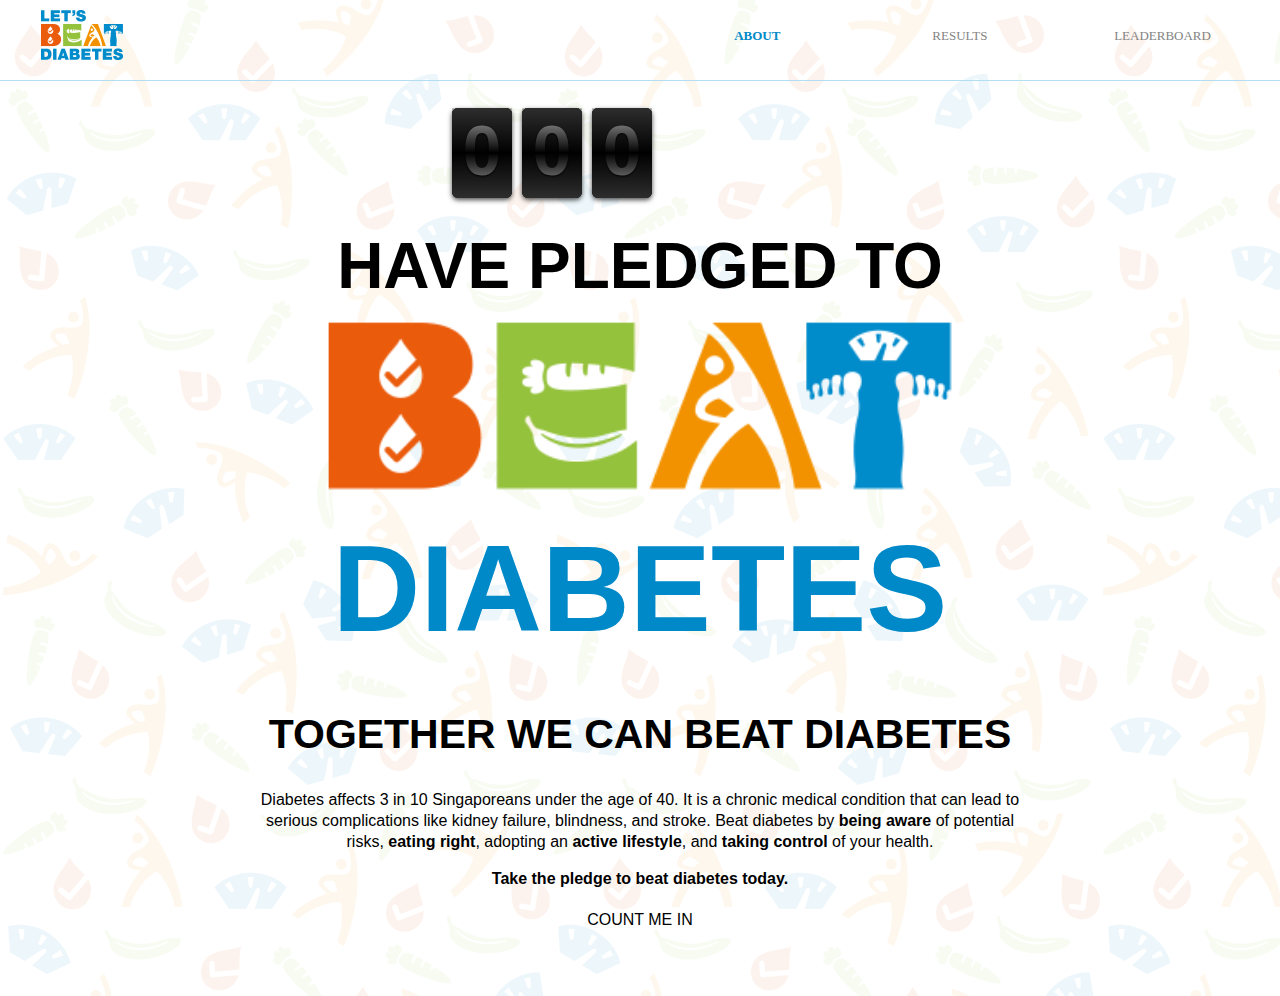
==== front_end/facebook_app/index.html @ 8d13132c "Merge remote-tracking branch 'origin/master'" ====
<!DOCTYPE html>
<html>
<head>

<meta name="viewport" content="width=device-width, initial-scale=1" />
<meta http-equiv="Content-Type" content="text/html; charset=utf-8" />
<title>Facebook App</title>

<link rel="stylesheet"
	href="js/jqueryMobile/jquery.mobile-1.4.5.min.css" />
<link rel="stylesheet" href="css/flipclock.css">

<script src="js/url.js"></script>
<script src="js/jquery-1.12.0.min.js"></script>
<script src="js/jqueryMobile/jquery.mobile-1.4.5.min.js"></script>
<script src="js/flipclock.min.js"></script>
<script src="js/main.js"></script>
<script src="js/facebook.js"></script>

<style>
body {
	background-image: url("images/BG_img.png");
}
</style>
</head>
<body>
	<div data-role="page" data-theme="c">
		<div data-role="header" data-tap-toggle="false">
			<div
				style="width: 100%; height: auto; float: left; border-bottom: 1px solid #b3ddf3;">
				<div style="width: 50%; height: 80px; float: left;">
					<div style="width: 100%; height: auto; float: left;">
						<div style="width: 5%; height: 1px; float: left;"></div>

						<div style="width: 95%; height: 1px; float: left;">
							<img src="images/logo.png">
						</div>

					</div>
				</div>
				<div style="width: 50%; height: 80px; float: left;">
					<div
						style="width: 100%; height: auto; float: left; position: relative; top: 25px;">
						<div style="width: 5%; height: 1px; float: left;"></div>
						<div
							style="width: 26.66%; height: auto; float: left; font-family: HelveticaNeue; text-align: center;">
							<a href=""
								style="text-decoration: none; color: #008ac8; font-weight: bold; font-size: 13px;">ABOUT</a>
						</div>
						<div style="width: 5%; height: 1px; float: left;"></div>
						<div
							style="width: 26.66%; height: auto; float: left; font-family: HelveticaNeue; text-align: center;">
							<a href=""
								style="text-decoration: none; color: #848484; font-size: 13px;">RESULTS</a>
						</div>
						<div style="width: 5%; height: 1px; float: left;"></div>
						<div
							style="width: 26.66%; height: auto; float: left; font-family: HelveticaNeue; text-align: center;">
							<a href=""
								style="text-decoration: none; color: #848484; font-size: 13px;">LEADERBOARD</a>
						</div>
						<div style="width: 5%; height: 1px; float: left;"></div>
					</div>
				</div>

			</div>

		</div>


		<div data-role="main">
			<div style="width: 100%; height: auto; float: left;">

				<div
					style="width: 60%; height: auto; float: left; text-align: center; padding: 0% 20%;">
					<div style="width: 100%; height: auto; float: left;">

						<div
							style="width: 56%; height: auto; float: left; text-align: center; padding: 0% 22%;">
							<div class="clock" style="margin: 2em;"></div>
						</div>


					</div>
				</div>

			</div>

			<div style="width: 100%; height: auto; float: left;">
				<div style="width: 20%; height: 1px; float: left;"></div>
				<div
					style="width: 60%; height: auto; float: left; text-align: center;">
					<span style="width: 100%; font-size: 5.0vw; font-family: inherit;"><strong>HAVE
							PLEDGED TO</strong></span>
				</div>
				<div style="width: 20%; height: 1px; float: left;"></div>
			</div>

			<div style="width: 100%; height: auto; float: left;">
				<div style="width: 20%; height: 1px; float: left;"></div>
				<div
					style="width: 60%; height: auto; float: left; text-align: center;">
					<img style="width: 85%;" src="images/beat.png">
				</div>
				<div style="width: 20%; height: 1px; float: left;"></div>
			</div>

			<div style="width: 100%; height: auto; float: left;">
				<div style="width: 20%; height: 1px; float: left;"></div>
				<div
					style="width: 60%; height: auto; float: left; text-align: center;">
					<span
						style="width: 100%; font-size: 9.5vw; font-family: inherit; color: #0089c8;"><strong>DIABETES</strong></span>
				</div>
				<div style="width: 20%; height: 1px; float: left;"></div>
			</div>

			<div style="width: 100%; height: 40px; float: left;"></div>

			<div
				style="width: 100%; height: auto; float: left; padding-bottom: 13px;">
				<div style="width: 20%; height: 1px; float: left;"></div>
				<div
					style="width: 60%; height: auto; float: left; text-align: center;">
					<div style="width: 100%; height: auto; float: left;">
						<span style="font-size: 3.2vw;"><strong>TOGETHER
								WE CAN BEAT DIABETES</strong></span>
					</div>
				</div>
				<div style="width: 20%; height: 1px; float: left;"></div>
			</div>

			<div style="width: 100%; height: auto; float: left;">
				<div style="width: 20%; height: 1px; float: left;"></div>
				<div
					style="width: 60%; height: auto; float: left; text-align: center;">
					<div style="width: 100%; height: auto; float: left;">
						<p style="text-align: center;">
							Diabetes affects 3 in 10 Singaporeans under the age of 40. It is
							a chronic medical condition that can lead to serious
							complications like kidney failure, blindness, and stroke. Beat
							diabetes by <strong>being aware </strong>of potential risks, <strong>eating
								right</strong>, adopting an <strong>active lifestyle</strong>, and <strong>taking
								control</strong> of your health.
						</p>

						<p style="text-align: center;">
							<strong>Take the pledge to beat diabetes today.</strong>
						</p>
					</div>
				</div>
				<div style="width: 20%; height: 1px; float: left;"></div>
			</div>


			<div style="width: 100%; height: auto; float: left;">
				<div style="width: 35%; height: 1px; float: left;"></div>
				<div
					style="width: 30%; height: auto; float: left; text-align: center;">
					<div style="width: 100%; height: auto; float: left;">
						<span style="width: 100%; height: 5px; float: left;"></span>

						<fb:login-button size="large" scope="public_profile,email"
							onlogin="checkLoginState();">COUNT ME IN</fb:login-button>

						<span style="width: 100%; height: 5px; float: left;"></span>
					</div>

					<!-- 					<div -->
					<!-- 						style="width: 100%; height: auto; float: left; background-color: #0089c8; color: white;"> -->
					<!-- 						<span style="width: 100%; height: 5px; float: left;"></span> -->
					<!-- 							<span></span> -->
					<!-- 						<fb:login-button size="large" scope="public_profile,email" onlogin="checkLoginState();">COUNT ME IN</fb:login-button> -->

					<!-- 					<span style="width: 100%; height: 5px; float: left;"></span> -->
					<!-- 					</div> -->

				</div>
				<div style="width: 35%; height: 1px; float: left;"></div>
			</div>

			<div style="width: 35%; height: 60px; float: left;"></div>
		</div>


		<div data-role="footer" data-position="fixed" data-tap-toggle="false">
		</div>
	</div>


	<!--<div data-role="footer" data-position="fixed">...</div>-->
</body>
</html>
---- front_end/facebook_app/css/flipclock.css ----
/* Get the bourbon mixin from http://bourbon.io */
/* Reset */
.flip-clock-wrapper * {
    -webkit-box-sizing: border-box;
    -moz-box-sizing: border-box;
    -ms-box-sizing: border-box;
    -o-box-sizing: border-box;
    box-sizing: border-box;
    -webkit-backface-visibility: hidden;
    -moz-backface-visibility: hidden;
    -ms-backface-visibility: hidden;
    -o-backface-visibility: hidden;
    backface-visibility: hidden;
}

.flip-clock-wrapper a {
  cursor: pointer;
  text-decoration: none;
  color: #ccc; }

.flip-clock-wrapper a:hover {
  color: #fff; }

.flip-clock-wrapper ul {
  list-style: none; }

.flip-clock-wrapper.clearfix:before,
.flip-clock-wrapper.clearfix:after {
  content: " ";
  display: table; }

.flip-clock-wrapper.clearfix:after {
  clear: both; }

.flip-clock-wrapper.clearfix {
  *zoom: 1; }

/* Main */
.flip-clock-wrapper {
  font: normal 11px "Helvetica Neue", Helvetica, sans-serif;
  -webkit-user-select: none; }

.flip-clock-meridium {
  background: none !important;
  box-shadow: 0 0 0 !important;
  font-size: 36px !important; }

.flip-clock-meridium a { color: #313333; }

.flip-clock-wrapper {
  text-align: center;
  position: relative;
  width: 100%;
  margin: 1em;
}

.flip-clock-wrapper:before,
.flip-clock-wrapper:after {
    content: " "; /* 1 */
    display: table; /* 2 */
}
.flip-clock-wrapper:after {
    clear: both;
}

/* Skeleton */
.flip-clock-wrapper ul {
  position: relative;
  float: left;
  margin: 5px;
  width: 60px;
  height: 90px;
  font-size: 80px;
  font-weight: bold;
  line-height: 87px;
  border-radius: 6px;
  background: #000;
}

.flip-clock-wrapper ul li {
  z-index: 1;
  position: absolute;
  left: 0;
  top: 0;
  width: 100%;
  height: 100%;
  line-height: 87px;
  text-decoration: none !important;
}

.flip-clock-wrapper ul li:first-child {
  z-index: 2; }

.flip-clock-wrapper ul li a {
  display: block;
  height: 100%;
  -webkit-perspective: 200px;
  -moz-perspective: 200px;
  perspective: 200px;
  margin: 0 !important;
  overflow: visible !important;
  cursor: default !important; }

.flip-clock-wrapper ul li a div {
  z-index: 1;
  position: absolute;
  left: 0;
  width: 100%;
  height: 50%;
  font-size: 80px;
  overflow: hidden; 
  outline: 1px solid transparent; }

.flip-clock-wrapper ul li a div .shadow {
  position: absolute;
  width: 100%;
  height: 100%;
  z-index: 2; }

.flip-clock-wrapper ul li a div.up {
  -webkit-transform-origin: 50% 100%;
  -moz-transform-origin: 50% 100%;
  -ms-transform-origin: 50% 100%;
  -o-transform-origin: 50% 100%;
  transform-origin: 50% 100%;
  top: 0; }

.flip-clock-wrapper ul li a div.up:after {
  content: "";
  position: absolute;
  top: 44px;
  left: 0;
  z-index: 5;
  width: 100%;
  height: 3px;
  background-color: #000;
  background-color: rgba(0, 0, 0, 0.4); }

.flip-clock-wrapper ul li a div.down {
  -webkit-transform-origin: 50% 0;
  -moz-transform-origin: 50% 0;
  -ms-transform-origin: 50% 0;
  -o-transform-origin: 50% 0;
  transform-origin: 50% 0;
  bottom: 0;
  border-bottom-left-radius: 6px;
  border-bottom-right-radius: 6px;
}

.flip-clock-wrapper ul li a div div.inn {
  position: absolute;
  left: 0;
  z-index: 1;
  width: 100%;
  height: 200%;
  color: #ccc;
  text-shadow: 0 1px 2px #000;
  text-align: center;
  background-color: #333;
  border-radius: 6px;
  font-size: 70px; }

.flip-clock-wrapper ul li a div.up div.inn {
  top: 0; }

.flip-clock-wrapper ul li a div.down div.inn {
  bottom: 0; }

/* PLAY */
.flip-clock-wrapper ul.play li.flip-clock-before {
  z-index: 3; }

.flip-clock-wrapper .flip {   box-shadow: 0 2px 5px rgba(0, 0, 0, 0.7); }

.flip-clock-wrapper ul.play li.flip-clock-active {
  -webkit-animation: asd 0.5s 0.5s linear both;
  -moz-animation: asd 0.5s 0.5s linear both;
  animation: asd 0.5s 0.5s linear both;
  z-index: 5; }

.flip-clock-divider {
  float: left;
  display: inline-block;
  position: relative;
  width: 20px;
  height: 100px; }

.flip-clock-divider:first-child {
  width: 0; }

.flip-clock-dot {
  display: block;
  background: #323434;
  width: 10px;
  height: 10px;
  position: absolute;
  border-radius: 50%;
  box-shadow: 0 0 5px rgba(0, 0, 0, 0.5);
  left: 5px; }

.flip-clock-divider .flip-clock-label {
  position: absolute;
  top: -1.5em;
  right: -86px;
  color: black;
  text-shadow: none; }

.flip-clock-divider.minutes .flip-clock-label {
  right: -88px; }

.flip-clock-divider.seconds .flip-clock-label {
  right: -91px; }

.flip-clock-dot.top {
  top: 30px; }

.flip-clock-dot.bottom {
  bottom: 30px; }

@-webkit-keyframes asd {
  0% {
    z-index: 2; }

  20% {
    z-index: 4; }

  100% {
    z-index: 4; } }

@-moz-keyframes asd {
  0% {
    z-index: 2; }

  20% {
    z-index: 4; }

  100% {
    z-index: 4; } }

@-o-keyframes asd {
  0% {
    z-index: 2; }

  20% {
    z-index: 4; }

  100% {
    z-index: 4; } }

@keyframes asd {
  0% {
    z-index: 2; }

  20% {
    z-index: 4; }

  100% {
    z-index: 4; } }

.flip-clock-wrapper ul.play li.flip-clock-active .down {
  z-index: 2;
  -webkit-animation: turn 0.5s 0.5s linear both;
  -moz-animation: turn 0.5s 0.5s linear both;
  animation: turn 0.5s 0.5s linear both; }

@-webkit-keyframes turn {
  0% {
    -webkit-transform: rotateX(90deg); }

  100% {
    -webkit-transform: rotateX(0deg); } }

@-moz-keyframes turn {
  0% {
    -moz-transform: rotateX(90deg); }

  100% {
    -moz-transform: rotateX(0deg); } }

@-o-keyframes turn {
  0% {
    -o-transform: rotateX(90deg); }

  100% {
    -o-transform: rotateX(0deg); } }

@keyframes turn {
  0% {
    transform: rotateX(90deg); }

  100% {
    transform: rotateX(0deg); } }

.flip-clock-wrapper ul.play li.flip-clock-before .up {
  z-index: 2;
  -webkit-animation: turn2 0.5s linear both;
  -moz-animation: turn2 0.5s linear both;
  animation: turn2 0.5s linear both; }

@-webkit-keyframes turn2 {
  0% {
    -webkit-transform: rotateX(0deg); }

  100% {
    -webkit-transform: rotateX(-90deg); } }

@-moz-keyframes turn2 {
  0% {
    -moz-transform: rotateX(0deg); }

  100% {
    -moz-transform: rotateX(-90deg); } }

@-o-keyframes turn2 {
  0% {
    -o-transform: rotateX(0deg); }

  100% {
    -o-transform: rotateX(-90deg); } }

@keyframes turn2 {
  0% {
    transform: rotateX(0deg); }

  100% {
    transform: rotateX(-90deg); } }

.flip-clock-wrapper ul li.flip-clock-active {
  z-index: 3; }

/* SHADOW */
.flip-clock-wrapper ul.play li.flip-clock-before .up .shadow {
  background: -moz-linear-gradient(top, rgba(0, 0, 0, 0.1) 0%, black 100%);
  background: -webkit-gradient(linear, left top, left bottom, color-stop(0%, rgba(0, 0, 0, 0.1)), color-stop(100%, black));
  background: linear, top, rgba(0, 0, 0, 0.1) 0%, black 100%;
  background: -o-linear-gradient(top, rgba(0, 0, 0, 0.1) 0%, black 100%);
  background: -ms-linear-gradient(top, rgba(0, 0, 0, 0.1) 0%, black 100%);
  background: linear, to bottom, rgba(0, 0, 0, 0.1) 0%, black 100%;
  -webkit-animation: show 0.5s linear both;
  -moz-animation: show 0.5s linear both;
  animation: show 0.5s linear both; }

.flip-clock-wrapper ul.play li.flip-clock-active .up .shadow {
  background: -moz-linear-gradient(top, rgba(0, 0, 0, 0.1) 0%, black 100%);
  background: -webkit-gradient(linear, left top, left bottom, color-stop(0%, rgba(0, 0, 0, 0.1)), color-stop(100%, black));
  background: linear, top, rgba(0, 0, 0, 0.1) 0%, black 100%;
  background: -o-linear-gradient(top, rgba(0, 0, 0, 0.1) 0%, black 100%);
  background: -ms-linear-gradient(top, rgba(0, 0, 0, 0.1) 0%, black 100%);
  background: linear, to bottom, rgba(0, 0, 0, 0.1) 0%, black 100%;
  -webkit-animation: hide 0.5s 0.3s linear both;
  -moz-animation: hide 0.5s 0.3s linear both;
  animation: hide 0.5s 0.3s linear both; }

/*DOWN*/
.flip-clock-wrapper ul.play li.flip-clock-before .down .shadow {
  background: -moz-linear-gradient(top, black 0%, rgba(0, 0, 0, 0.1) 100%);
  background: -webkit-gradient(linear, left top, left bottom, color-stop(0%, black), color-stop(100%, rgba(0, 0, 0, 0.1)));
  background: linear, top, black 0%, rgba(0, 0, 0, 0.1) 100%;
  background: -o-linear-gradient(top, black 0%, rgba(0, 0, 0, 0.1) 100%);
  background: -ms-linear-gradient(top, black 0%, rgba(0, 0, 0, 0.1) 100%);
  background: linear, to bottom, black 0%, rgba(0, 0, 0, 0.1) 100%;
  -webkit-animation: show 0.5s linear both;
  -moz-animation: show 0.5s linear both;
  animation: show 0.5s linear both; }

.flip-clock-wrapper ul.play li.flip-clock-active .down .shadow {
  background: -moz-linear-gradient(top, black 0%, rgba(0, 0, 0, 0.1) 100%);
  background: -webkit-gradient(linear, left top, left bottom, color-stop(0%, black), color-stop(100%, rgba(0, 0, 0, 0.1)));
  background: linear, top, black 0%, rgba(0, 0, 0, 0.1) 100%;
  background: -o-linear-gradient(top, black 0%, rgba(0, 0, 0, 0.1) 100%);
  background: -ms-linear-gradient(top, black 0%, rgba(0, 0, 0, 0.1) 100%);
  background: linear, to bottom, black 0%, rgba(0, 0, 0, 0.1) 100%;
  -webkit-animation: hide 0.5s 0.3s linear both;
  -moz-animation: hide 0.5s 0.3s linear both;
  animation: hide 0.5s 0.2s linear both; }

@-webkit-keyframes show {
  0% {
    opacity: 0; }

  100% {
    opacity: 1; } }

@-moz-keyframes show {
  0% {
    opacity: 0; }

  100% {
    opacity: 1; } }

@-o-keyframes show {
  0% {
    opacity: 0; }

  100% {
    opacity: 1; } }

@keyframes show {
  0% {
    opacity: 0; }

  100% {
    opacity: 1; } }

@-webkit-keyframes hide {
  0% {
    opacity: 1; }

  100% {
    opacity: 0; } }

@-moz-keyframes hide {
  0% {
    opacity: 1; }

  100% {
    opacity: 0; } }

@-o-keyframes hide {
  0% {
    opacity: 1; }

  100% {
    opacity: 0; } }

@keyframes hide {
  0% {
    opacity: 1; }

  100% {
    opacity: 0; } }
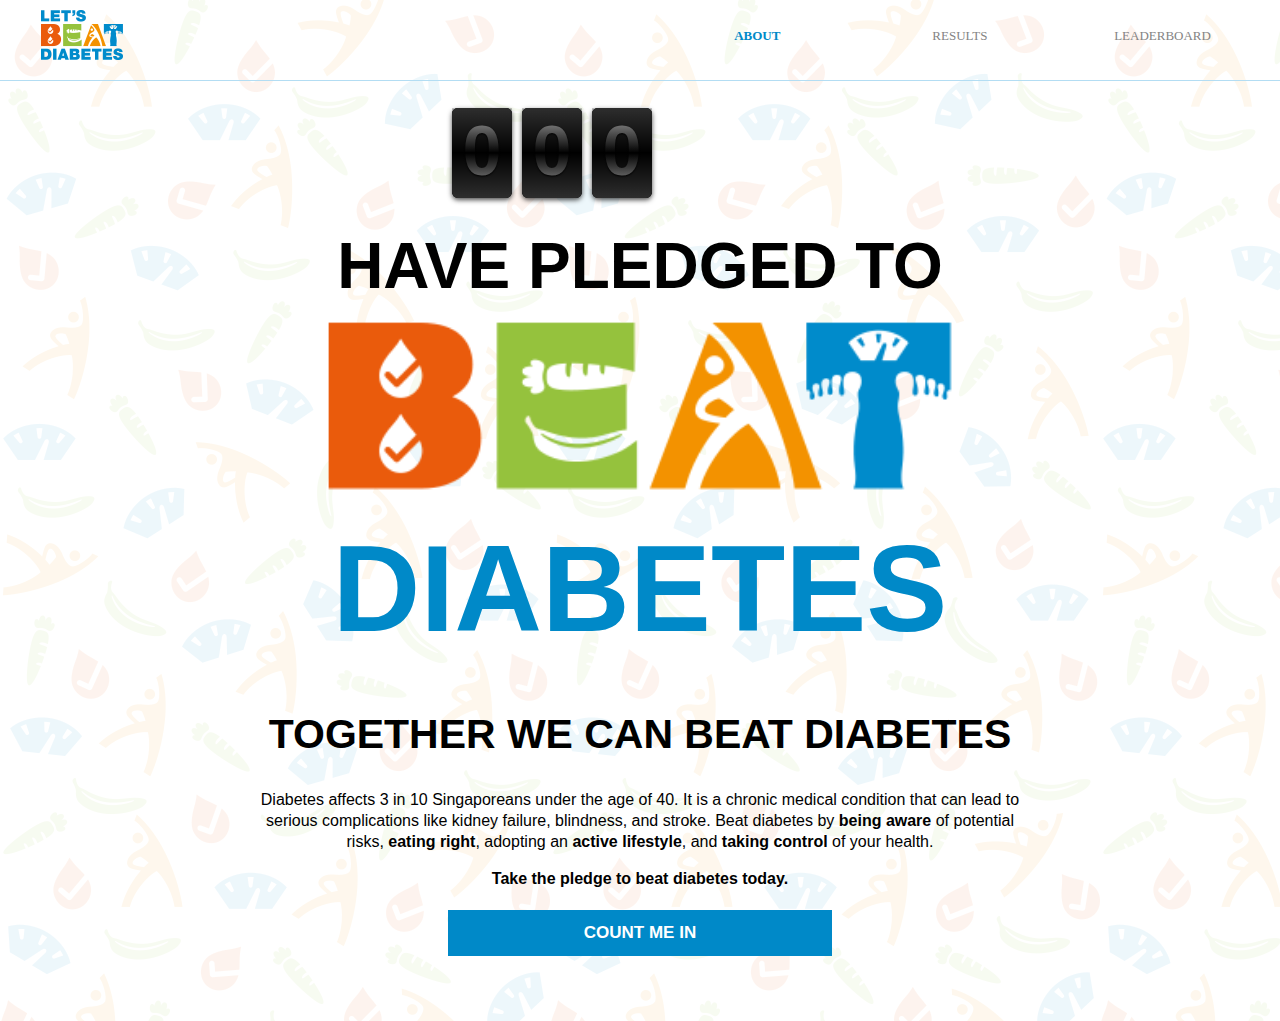
==== commit 54e940b0: "160916monalisa" ====
--- a/front_end/facebook_app/index.html
+++ b/front_end/facebook_app/index.html
@@ -16,6 +16,16 @@
 <script src="js/flipclock.min.js"></script>
 <script src="js/main.js"></script>
 <script src="js/facebook.js"></script>
+
+<script type="text/javascript">
+	function addFBbuttonFunction() {
+		if (status != "connected") {
+			FB.login();
+		} else {
+			window.location = "select_image.php";
+		}
+	}
+</script>
 
 <style>
 body {
@@ -160,20 +170,27 @@
 					<div style="width: 100%; height: auto; float: left;">
 						<span style="width: 100%; height: 5px; float: left;"></span>
 
+						<button
+							style="width: 100%; height: auto; float: left; background-color: #0089c8; color: white;"
+							type="button" onclick="addFBbuttonFunction();">COUNT ME
+							IN</button>
+
+						<!-- <div id="FBbutton">
+							<fb:login-button size="large" scope="public_profile,email"
+								onlogin="checkLoginState();">COUNT ME IN</fb:login-button>
+						</div> -->
+
+						<span style="width: 100%; height: 5px; float: left;"></span>
+					</div>
+
+					<!-- <div
+						style="width: 100%; height: auto; float: left; background-color: #0089c8; color: white;">
+						<span style="width: 100%; height: 5px; float: left;"></span> <span></span>
 						<fb:login-button size="large" scope="public_profile,email"
 							onlogin="checkLoginState();">COUNT ME IN</fb:login-button>
 
 						<span style="width: 100%; height: 5px; float: left;"></span>
-					</div>
-
-					<!-- 					<div -->
-					<!-- 						style="width: 100%; height: auto; float: left; background-color: #0089c8; color: white;"> -->
-					<!-- 						<span style="width: 100%; height: 5px; float: left;"></span> -->
-					<!-- 							<span></span> -->
-					<!-- 						<fb:login-button size="large" scope="public_profile,email" onlogin="checkLoginState();">COUNT ME IN</fb:login-button> -->
-
-					<!-- 					<span style="width: 100%; height: 5px; float: left;"></span> -->
-					<!-- 					</div> -->
+					</div> -->
 
 				</div>
 				<div style="width: 35%; height: 1px; float: left;"></div>
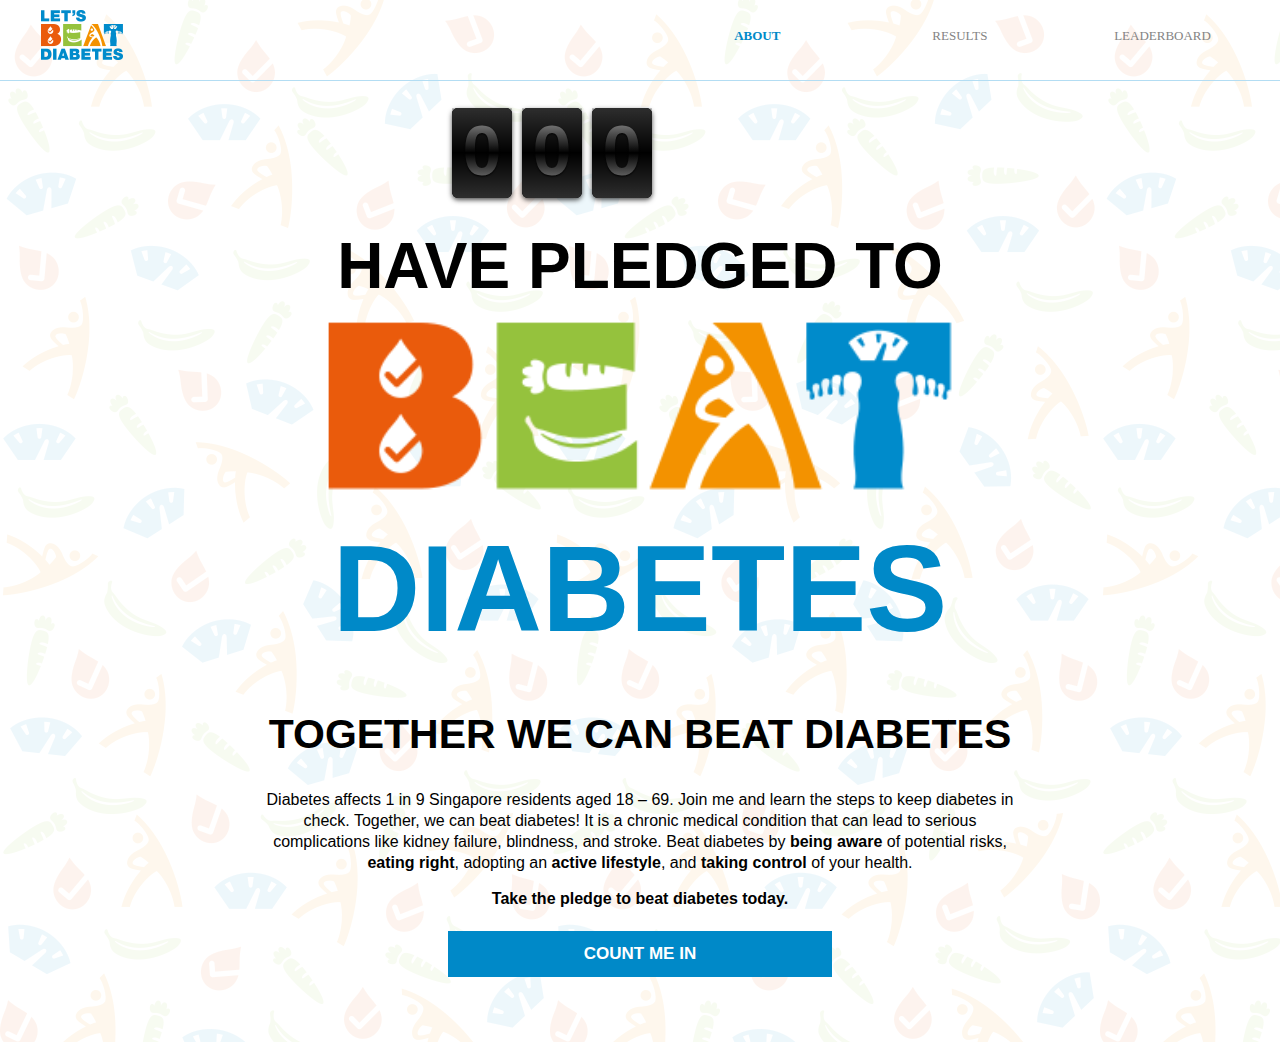
==== commit d16425f0: "jffut" ====
--- a/front_end/facebook_app/index.html
+++ b/front_end/facebook_app/index.html
@@ -146,9 +146,8 @@
 					style="width: 60%; height: auto; float: left; text-align: center;">
 					<div style="width: 100%; height: auto; float: left;">
 						<p style="text-align: center;">
-							Diabetes affects 3 in 10 Singaporeans under the age of 40. It is
-							a chronic medical condition that can lead to serious
-							complications like kidney failure, blindness, and stroke. Beat
+							Diabetes affects 1 in 9 Singapore residents aged 18 – 69. Join me and learn the steps to keep diabetes in check. Together, we can beat diabetes! 
+							It is a chronic medical condition that can lead to serious complications like kidney failure, blindness, and stroke. Beat
 							diabetes by <strong>being aware </strong>of potential risks, <strong>eating
 								right</strong>, adopting an <strong>active lifestyle</strong>, and <strong>taking
 								control</strong> of your health.
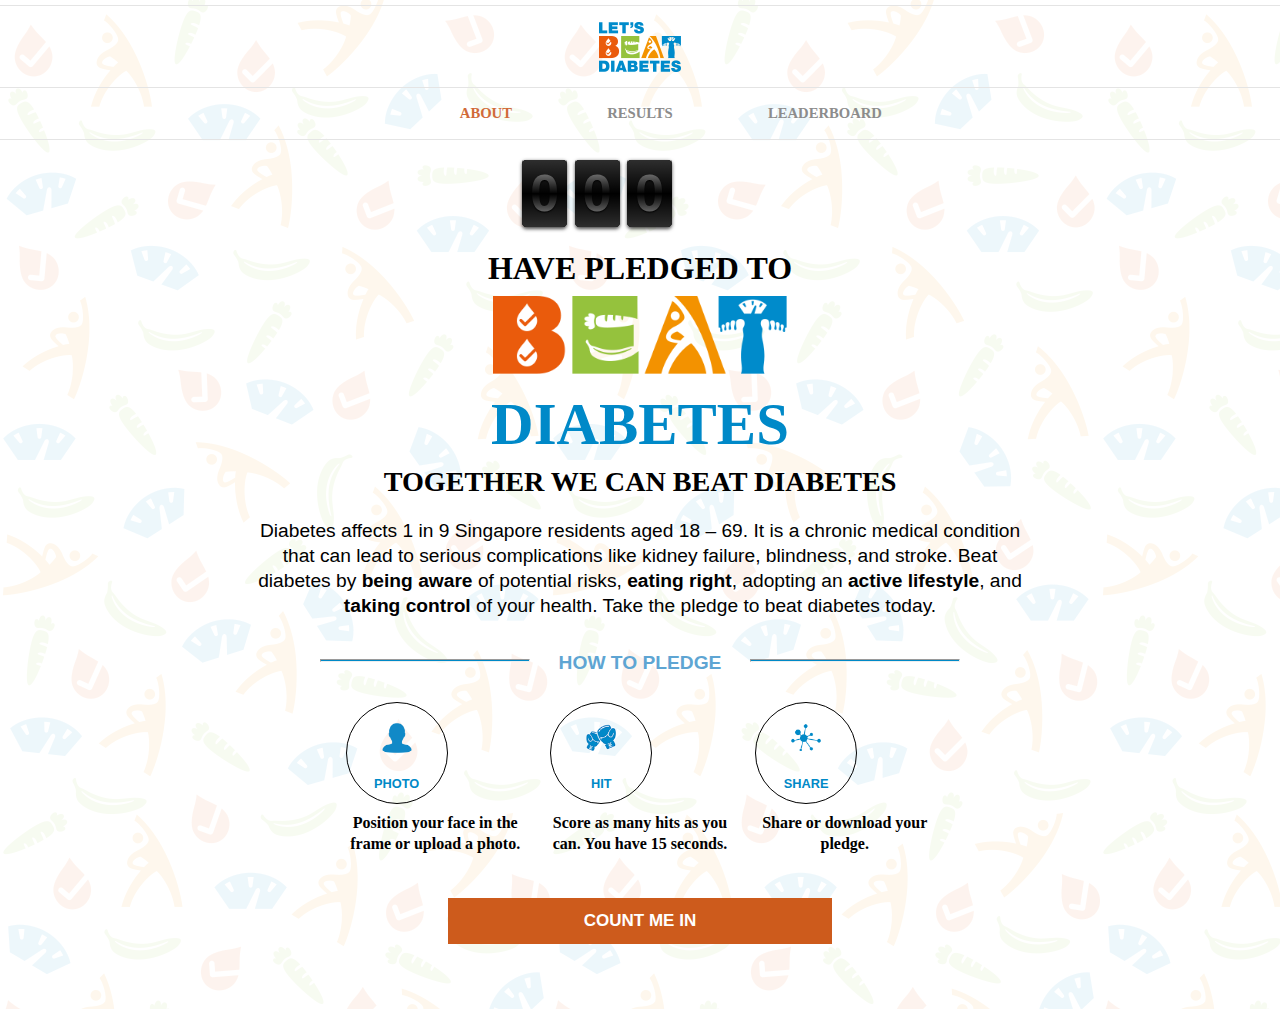
==== commit cc808ac2: "after marge" ====
--- a/front_end/facebook_app/index.html
+++ b/front_end/facebook_app/index.html
@@ -1,209 +1,315 @@
-<!DOCTYPE html>
-<html>
-<head>
-
-<meta name="viewport" content="width=device-width, initial-scale=1" />
-<meta http-equiv="Content-Type" content="text/html; charset=utf-8" />
-<title>Facebook App</title>
-
-<link rel="stylesheet"
-	href="js/jqueryMobile/jquery.mobile-1.4.5.min.css" />
-<link rel="stylesheet" href="css/flipclock.css">
-
-<script src="js/url.js"></script>
-<script src="js/jquery-1.12.0.min.js"></script>
-<script src="js/jqueryMobile/jquery.mobile-1.4.5.min.js"></script>
-<script src="js/flipclock.min.js"></script>
-<script src="js/main.js"></script>
-<script src="js/facebook.js"></script>
-
-<script type="text/javascript">
-	function addFBbuttonFunction() {
-		if (status != "connected") {
-			FB.login();
-		} else {
-			window.location = "select_image.php";
-		}
-	}
-</script>
-
-<style>
-body {
-	background-image: url("images/BG_img.png");
-}
-</style>
-</head>
-<body>
-	<div data-role="page" data-theme="c">
-		<div data-role="header" data-tap-toggle="false">
-			<div
-				style="width: 100%; height: auto; float: left; border-bottom: 1px solid #b3ddf3;">
-				<div style="width: 50%; height: 80px; float: left;">
-					<div style="width: 100%; height: auto; float: left;">
-						<div style="width: 5%; height: 1px; float: left;"></div>
-
-						<div style="width: 95%; height: 1px; float: left;">
-							<img src="images/logo.png">
-						</div>
-
-					</div>
-				</div>
-				<div style="width: 50%; height: 80px; float: left;">
-					<div
-						style="width: 100%; height: auto; float: left; position: relative; top: 25px;">
-						<div style="width: 5%; height: 1px; float: left;"></div>
-						<div
-							style="width: 26.66%; height: auto; float: left; font-family: HelveticaNeue; text-align: center;">
-							<a href=""
-								style="text-decoration: none; color: #008ac8; font-weight: bold; font-size: 13px;">ABOUT</a>
-						</div>
-						<div style="width: 5%; height: 1px; float: left;"></div>
-						<div
-							style="width: 26.66%; height: auto; float: left; font-family: HelveticaNeue; text-align: center;">
-							<a href=""
-								style="text-decoration: none; color: #848484; font-size: 13px;">RESULTS</a>
-						</div>
-						<div style="width: 5%; height: 1px; float: left;"></div>
-						<div
-							style="width: 26.66%; height: auto; float: left; font-family: HelveticaNeue; text-align: center;">
-							<a href=""
-								style="text-decoration: none; color: #848484; font-size: 13px;">LEADERBOARD</a>
-						</div>
-						<div style="width: 5%; height: 1px; float: left;"></div>
-					</div>
-				</div>
-
-			</div>
-
-		</div>
-
-
-		<div data-role="main">
-			<div style="width: 100%; height: auto; float: left;">
-
-				<div
-					style="width: 60%; height: auto; float: left; text-align: center; padding: 0% 20%;">
-					<div style="width: 100%; height: auto; float: left;">
-
-						<div
-							style="width: 56%; height: auto; float: left; text-align: center; padding: 0% 22%;">
-							<div class="clock" style="margin: 2em;"></div>
-						</div>
-
-
-					</div>
-				</div>
-
-			</div>
-
-			<div style="width: 100%; height: auto; float: left;">
-				<div style="width: 20%; height: 1px; float: left;"></div>
-				<div
-					style="width: 60%; height: auto; float: left; text-align: center;">
-					<span style="width: 100%; font-size: 5.0vw; font-family: inherit;"><strong>HAVE
-							PLEDGED TO</strong></span>
-				</div>
-				<div style="width: 20%; height: 1px; float: left;"></div>
-			</div>
-
-			<div style="width: 100%; height: auto; float: left;">
-				<div style="width: 20%; height: 1px; float: left;"></div>
-				<div
-					style="width: 60%; height: auto; float: left; text-align: center;">
-					<img style="width: 85%;" src="images/beat.png">
-				</div>
-				<div style="width: 20%; height: 1px; float: left;"></div>
-			</div>
-
-			<div style="width: 100%; height: auto; float: left;">
-				<div style="width: 20%; height: 1px; float: left;"></div>
-				<div
-					style="width: 60%; height: auto; float: left; text-align: center;">
-					<span
-						style="width: 100%; font-size: 9.5vw; font-family: inherit; color: #0089c8;"><strong>DIABETES</strong></span>
-				</div>
-				<div style="width: 20%; height: 1px; float: left;"></div>
-			</div>
-
-			<div style="width: 100%; height: 40px; float: left;"></div>
-
-			<div
-				style="width: 100%; height: auto; float: left; padding-bottom: 13px;">
-				<div style="width: 20%; height: 1px; float: left;"></div>
-				<div
-					style="width: 60%; height: auto; float: left; text-align: center;">
-					<div style="width: 100%; height: auto; float: left;">
-						<span style="font-size: 3.2vw;"><strong>TOGETHER
-								WE CAN BEAT DIABETES</strong></span>
-					</div>
-				</div>
-				<div style="width: 20%; height: 1px; float: left;"></div>
-			</div>
-
-			<div style="width: 100%; height: auto; float: left;">
-				<div style="width: 20%; height: 1px; float: left;"></div>
-				<div
-					style="width: 60%; height: auto; float: left; text-align: center;">
-					<div style="width: 100%; height: auto; float: left;">
-						<p style="text-align: center;">
-							Diabetes affects 1 in 9 Singapore residents aged 18 – 69. Join me and learn the steps to keep diabetes in check. Together, we can beat diabetes! 
-							It is a chronic medical condition that can lead to serious complications like kidney failure, blindness, and stroke. Beat
-							diabetes by <strong>being aware </strong>of potential risks, <strong>eating
-								right</strong>, adopting an <strong>active lifestyle</strong>, and <strong>taking
-								control</strong> of your health.
-						</p>
-
-						<p style="text-align: center;">
-							<strong>Take the pledge to beat diabetes today.</strong>
-						</p>
-					</div>
-				</div>
-				<div style="width: 20%; height: 1px; float: left;"></div>
-			</div>
-
-
-			<div style="width: 100%; height: auto; float: left;">
-				<div style="width: 35%; height: 1px; float: left;"></div>
-				<div
-					style="width: 30%; height: auto; float: left; text-align: center;">
-					<div style="width: 100%; height: auto; float: left;">
-						<span style="width: 100%; height: 5px; float: left;"></span>
-
-						<button
-							style="width: 100%; height: auto; float: left; background-color: #0089c8; color: white;"
-							type="button" onclick="addFBbuttonFunction();">COUNT ME
-							IN</button>
-
-						<!-- <div id="FBbutton">
-							<fb:login-button size="large" scope="public_profile,email"
-								onlogin="checkLoginState();">COUNT ME IN</fb:login-button>
-						</div> -->
-
-						<span style="width: 100%; height: 5px; float: left;"></span>
-					</div>
-
-					<!-- <div
-						style="width: 100%; height: auto; float: left; background-color: #0089c8; color: white;">
-						<span style="width: 100%; height: 5px; float: left;"></span> <span></span>
-						<fb:login-button size="large" scope="public_profile,email"
-							onlogin="checkLoginState();">COUNT ME IN</fb:login-button>
-
-						<span style="width: 100%; height: 5px; float: left;"></span>
-					</div> -->
-
-				</div>
-				<div style="width: 35%; height: 1px; float: left;"></div>
-			</div>
-
-			<div style="width: 35%; height: 60px; float: left;"></div>
-		</div>
-
-
-		<div data-role="footer" data-position="fixed" data-tap-toggle="false">
-		</div>
-	</div>
-
-
-	<!--<div data-role="footer" data-position="fixed">...</div>-->
-</body>
-</html>
+<!DOCTYPE html>
+<html>
+<head>
+
+<meta name="viewport" content="width=device-width, initial-scale=1" />
+<meta http-equiv="Content-Type" content="text/html; charset=utf-8" />
+<title>Facebook App</title>
+
+<link rel="stylesheet"
+	href="js/jqueryMobile/jquery.mobile-1.4.5.min.css" />
+<link rel="stylesheet" href="css/flipclock.css">
+
+<script src="js/url.js"></script>
+<script src="js/jquery-1.12.0.min.js"></script>
+<script src="js/jqueryMobile/jquery.mobile-1.4.5.min.js"></script>
+<script src="js/flipclock.min.js"></script>
+<script src="js/main.js"></script>
+<script src="js/facebook.js"></script>
+
+<script type="text/javascript">
+	function addFBbuttonFunction() {
+		if (status != "connected") {
+			FB.login();
+		} else {
+			window.location = "select_image.php";
+		}
+	}
+</script>
+
+<style>
+body {
+	background-image: url("images/BG_img.png");
+}
+</style>
+</head>
+<body>
+	<div data-role="page" data-theme="c">
+		<div data-role="header" data-tap-toggle="false">
+			<!--<div
+				style="width: 100%; height: auto; float: left; border-bottom: 1px solid #b3ddf3;">
+				<div style="width: 50%; height: 80px; float: left;">
+					<div style="width: 100%; height: auto; float: left;">
+						<div style="width: 5%; height: 1px; float: left;"></div>
+
+						<div style="width: 95%; height: 1px; float: left;">
+							<img src="images/logo.png">
+						</div>
+
+					</div>
+				</div>
+				<div style="width: 50%; height: 80px; float: left;">
+					<div
+						style="width: 100%; height: auto; float: left; position: relative; top: 25px;">
+						<div style="width: 5%; height: 1px; float: left;"></div>
+						<div
+							style="width: 26.66%; height: auto; float: left; font-family: HelveticaNeue; text-align: center;">
+							<a href=""
+								style="text-decoration: none; color: #008ac8; font-weight: bold; font-size: 13px;">ABOUT</a>
+						</div>
+						<div style="width: 5%; height: 1px; float: left;"></div>
+						<div
+							style="width: 26.66%; height: auto; float: left; font-family: HelveticaNeue; text-align: center;">
+							<a href=""
+								style="text-decoration: none; color: #848484; font-size: 13px;">RESULTS</a>
+						</div>
+						<div style="width: 5%; height: 1px; float: left;"></div>
+						<div
+							style="width: 26.66%; height: auto; float: left; font-family: HelveticaNeue; text-align: center;">
+							<a href=""
+								style="text-decoration: none; color: #848484; font-size: 13px;">LEADERBOARD</a>
+						</div>
+						<div style="width: 5%; height: 1px; float: left;"></div>
+					</div>
+				</div>
+
+			</div>-->
+            
+            <!--for logo-->
+            <div style="width:100%;height:5px;float:left;"></div>
+            <div style="width:100%;height:auto;float:left;text-align: center;/*border-bottom: 1px solid #e4e4e4;*/border-top: 1px solid #e4e4e4;">
+            	<img style="padding-top: 6px;" src="images/logo.png">
+            </div>
+            
+            <!--for header menu-->
+            <div style="width:100%;height:auto;float:left;border-top: 1px solid #e4e4e4;border-bottom: 1px solid #e4e4e4;padding-top: 15px;padding-bottom: 15px;">
+            	<div style="width:20%;height:1px;float:left;"></div>
+                <div style="width:60%;height:auto;float:left;">
+                	<div style="width:100%;height:auto;float:left;">
+                    	
+                        <div style="width:33.33%;height:auto;float:left;text-align: right;"><span style="font-size:11pt;color:#d16a39;font-family:OpenSans;"><strong>ABOUT</strong></span></div>
+                       
+                        <div style="width:33.33%;height:auto;float:left;text-align: center;"><span style="font-size:11pt;font-family:OpenSans;color:#8c8c8c"><strong>RESULTS</strong></span></div>
+                        
+                        <div style="width:33.33%;height:auto;float:left;text-align: left;"><span style="font-size:11pt;font-family:OpenSans;color:#8c8c8c"><strong>LEADERBOARD</strong></span></div>
+                        
+                    </div>
+                </div>
+                <div style="width:20%;height:1px;float:left;"></div>
+            </div>
+            
+
+		</div>
+
+
+		<div data-role="main">
+			<div style="width: 100%; height: auto; float: left;">
+
+				<!--<div
+					style="width: 60%; height: auto; float: left; text-align: center; padding: 0% 20%;">
+					<div style="width: 100%; height: auto; float: left;">
+
+						<div
+							style="width: 56%; height: auto; float: left; text-align: center; padding: 0% 22%;">
+							<div class="clock" style="margin: 2em;"></div>
+						</div>
+
+
+					</div>
+				</div>-->
+                
+                <div style="width:20%;height:1px;float:left;"></div>
+                <div style="width:60%;height:auto;float:left;">
+                	<div style="width:100%;height:auto;float:left;">
+                        <div style="width:32%;height:1px;float:left;"></div>
+                        <div style="width:36%;height:auto;float:left;zoom: 75%;">
+                        	<div class="clock" style="margin: 2em;"></div>
+                        </div>                     	
+                        <div style="width:32%;height:1px;float:left;"></div> 
+                    </div>
+                </div>
+                <div style="width:20%;height:1px;float:left;"></div>
+
+			</div>
+
+			<div style="width:100%;height:auto;float:left;/*padding-top: 5px;*/">
+           		<div style="width:20%;height:1px;float:left;">             	       	
+                </div>
+                <div style="width:60%;height:auto;float:left;text-align: center;">                	
+                		<span style="width:100%;font-size: 2.5vw;font-family: OpenSans;padding-top: 10px;"><strong>HAVE PLEDGED TO</strong></span>                   
+                </div>
+                <div style="width:20%;height:1px;float:left;">             	       	
+                </div>	
+           </div>
+
+			<div style="width:100%;height:auto;float:left;/*padding-top: 5px;*/">
+           		<div style="width:20%;height:1px;float:left;">             	       	
+                </div>
+                <div style="width:60%;height:auto;float:left;text-align: center;">                	
+                		 <img style="width: 40%;" src="images/beat.png">                          	
+                </div>
+                <div style="width:20%;height:1px;float:left;">             	       	
+                </div>	
+           </div>
+
+			<div style="width:100%;height:auto;float:left;/*padding-top: 5px;*/">
+           		<div style="width:20%;height:1px;float:left;">             	       	
+                </div>
+                <div style="width:60%;height:auto;float:left;text-align: center;">                	
+                		<span style="width:100%;font-size: 4.6vw;font-family: OpenSans;color: #0089c8;"><strong>DIABETES</strong></span>                           	
+                </div>
+                <div style="width:20%;height:1px;float:left;">             	       	
+                </div>	
+           </div>
+
+			<!--<div style="width:100%;height:20px;float:left;">           		
+           </div>--> 
+           
+           <div style="width:100%;height:auto;float:left;/*padding-bottom: 13px;padding-top: 10px;*/">
+           		<div style="width:20%;height:1px;float:left;">             	       	
+                </div>
+                <div style="width:60%;height:auto;float:left;text-align: center;">
+                	<div style="width:100%;height:auto;float:left;">                	
+                		<span style="font-size: 2.2vw;font-family: OpenSans;"><strong>TOGETHER WE CAN BEAT DIABETES</strong></span>
+                    </div>                           	
+                </div>
+                <div style="width:20%;height:1px;float:left;">             	       	
+                </div>	
+           </div>
+
+			<div style="width: 100%; height: auto; float: left;">
+				<div style="width: 20%; height: 1px; float: left;"></div>
+				<div
+					style="width: 60%; height: auto; float: left; text-align: center;">
+					<div style="width: 100%; height: auto; float: left;">
+						<p style="text-align: center;font-size:1.5vw;">Diabetes affects 1 in 9 Singapore residents aged 18 – 69. 
+It is a chronic medical condition that can lead to serious complications like kidney failure, blindness, and stroke. Beat diabetes by <strong>being aware</strong> of potential risks, <strong>eating right</strong>, adopting an <strong>active lifestyle</strong>, and <strong>taking control</strong> 
+of your health. Take the pledge to beat diabetes today.
+						</p>
+
+						<!--<p style="text-align: center;font-size:1.5vw;">
+							<strong>Take the pledge to beat diabetes today.</strong>
+						</p>-->
+					</div>
+				</div>
+				<div style="width: 20%; height: 1px; float: left;"></div>
+			</div>
+            
+            <div style="width:100%;height:auto;float:left;padding-top: 1%;">
+            	<div style="width: 25%; height: 1px; float: left;"></div>
+                <div style="width: 50%; height: auto; float: left;">
+                	<div style="width:100%;height:auto;float:left;">
+                        <div style="width: 32.835%; height: auto; float: left;"><hr style="background-color: #0089c7;height: 1px;"></div>
+                        <div style="width: 34.33%; height: auto; float: left;text-align: center;"><span style="color:#5ea5d3;font-size: 1.5vw;"><strong>HOW TO PLEDGE<strong></span></div>
+                        <div style="width: 32.835%; height: auto; float: left;"><hr style="background-color: #0089c7;height: 1px;"></div>
+                    </div>
+                </div>
+                <div style="width: 25%; height: 1px; float: left;"></div>
+            </div>
+            
+            
+            <div style="width:100%;height:auto;float:left;padding-top: 2%;">
+            	<div style="width: 25%; height: 1px; float: left;"></div>
+                <div style="width: 50%; height: auto; float: left;">
+                	<div style="width:100%;height:auto;float:left;">
+                    	<div style="width: 4%; height: 1px; float: left;"></div>
+                        
+                        <div style="width:28%;height:auto;float:left;">
+                            <div style="width:100px;height:100px;float:left;border:1px solid black;border-radius: 100%;">
+                                        <div style="width:100%;height:70%;float:left;text-align:center;">   
+                                              <img style="width: 30%;padding:20px;" src="images/person.png">               	
+                                        </div>
+                                        <div style="width:100%;height:30%;float:left;text-align:center;"> 
+                                            <span style="color:#0089c7;padding-bottom:5px;font-size:1vw;">PHOTO</span>                       	
+                                        </div>
+                            </div>
+                            
+                        	<div style="width:100%;height:auto;float:left;text-align: center;padding-top: 5%;">
+                            	<span style="font-family:Times New Roman;">Position your face in the frame <strong>or</strong> upload a photo.</span>
+                            </div>
+                        </div>
+                        
+                        <div style="width: 4%; height: 1px; float: left;"></div>
+                        <div style="width:28%;height:auto;float:left;">
+                            <div style="width:100px;height:100px;float:left;border:1px solid black;border-radius: 100%;">
+                            	<div style="width:100%;height:70%;float:left;text-align:center;">   
+                            	      <img style="width: 30%;padding:20px;" src="images/punch.png">               	
+                        		</div>
+                           		<div style="width:100%;height:30%;float:left;text-align:center;"> 
+                            		<span style="color:#0089c7;padding-bottom:5px;font-size:1vw;">HIT</span>                       	
+                        		</div>
+                            </div>
+                        	<div style="width:100%;height:auto;float:left;text-align: center;padding-top: 5%;">
+                            	<span style="font-family:Times New Roman;">Score as many hits as you can. You have 15 seconds.</span>
+                            </div>
+                        </div>
+                        
+                        <div style="width: 4%; height: 1px; float: left;"></div>
+                        <div style="width:28%;height:auto;float:left;">
+                            <div style="width:100px;height:100px;float:left;border:1px solid black;border-radius: 100%;">
+                            	<div style="width:100%;height:70%;float:left;text-align:center;">   
+                            	      <img style="width: 30%;padding:20px;" src="images/share.png">               	
+                        		</div>
+                           		<div style="width:100%;height:30%;float:left;text-align:center;"> 
+                            		<span style="color:#0089c7;padding-bottom:5px;font-size:1vw;">SHARE</span>                       	
+                        		</div>
+                            </div>
+                        	<div style="width:100%;height:auto;float:left;text-align: center;padding-top: 5%;">
+                            	<span style="font-family:Times New Roman;">Share or download your pledge.</span>
+                            </div>
+                        </div>
+                        
+                        <div style="width: 4%; height: 1px; float: left;"></div>                       
+                        
+                    </div>
+                </div>
+                <div style="width: 25%; height: 1px; float: left;"></div>
+            </div>
+
+
+			<div style="width: 100%; height: auto; float: left;
+    padding-top: 3%;">
+				<div style="width: 35%; height: 1px; float: left;"></div>
+				<div
+					style="width: 30%; height: auto; float: left; text-align: center;">
+					<div style="width: 100%; height: auto; float: left;">
+						<span style="width: 100%; height: 5px; float: left;"></span>
+
+						<button
+							style="width: 100%; height: auto; float: left; background-color: #cd5b1c; color: white;"
+							type="button" onclick="addFBbuttonFunction();">COUNT ME
+							IN</button>
+
+						<!-- <div id="FBbutton">
+							<fb:login-button size="large" scope="public_profile,email"
+								onlogin="checkLoginState();">COUNT ME IN</fb:login-button>
+						</div> -->
+
+						<span style="width: 100%; height: 5px; float: left;"></span>
+					</div>
+
+					<!-- <div
+						style="width: 100%; height: auto; float: left; background-color: #0089c8; color: white;">
+						<span style="width: 100%; height: 5px; float: left;"></span> <span></span>
+						<fb:login-button size="large" scope="public_profile,email"
+							onlogin="checkLoginState();">COUNT ME IN</fb:login-button>
+
+						<span style="width: 100%; height: 5px; float: left;"></span>
+					</div> -->
+
+				</div>
+				<div style="width: 35%; height: 1px; float: left;"></div>
+			</div>
+
+			<div style="width: 35%; height: 60px; float: left;"></div>
+		</div>
+
+
+		<div data-role="footer" data-position="fixed" data-tap-toggle="false">
+		</div>
+	</div>
+
+
+	<!--<div data-role="footer" data-position="fixed">...</div>-->
+</body>
+</html>
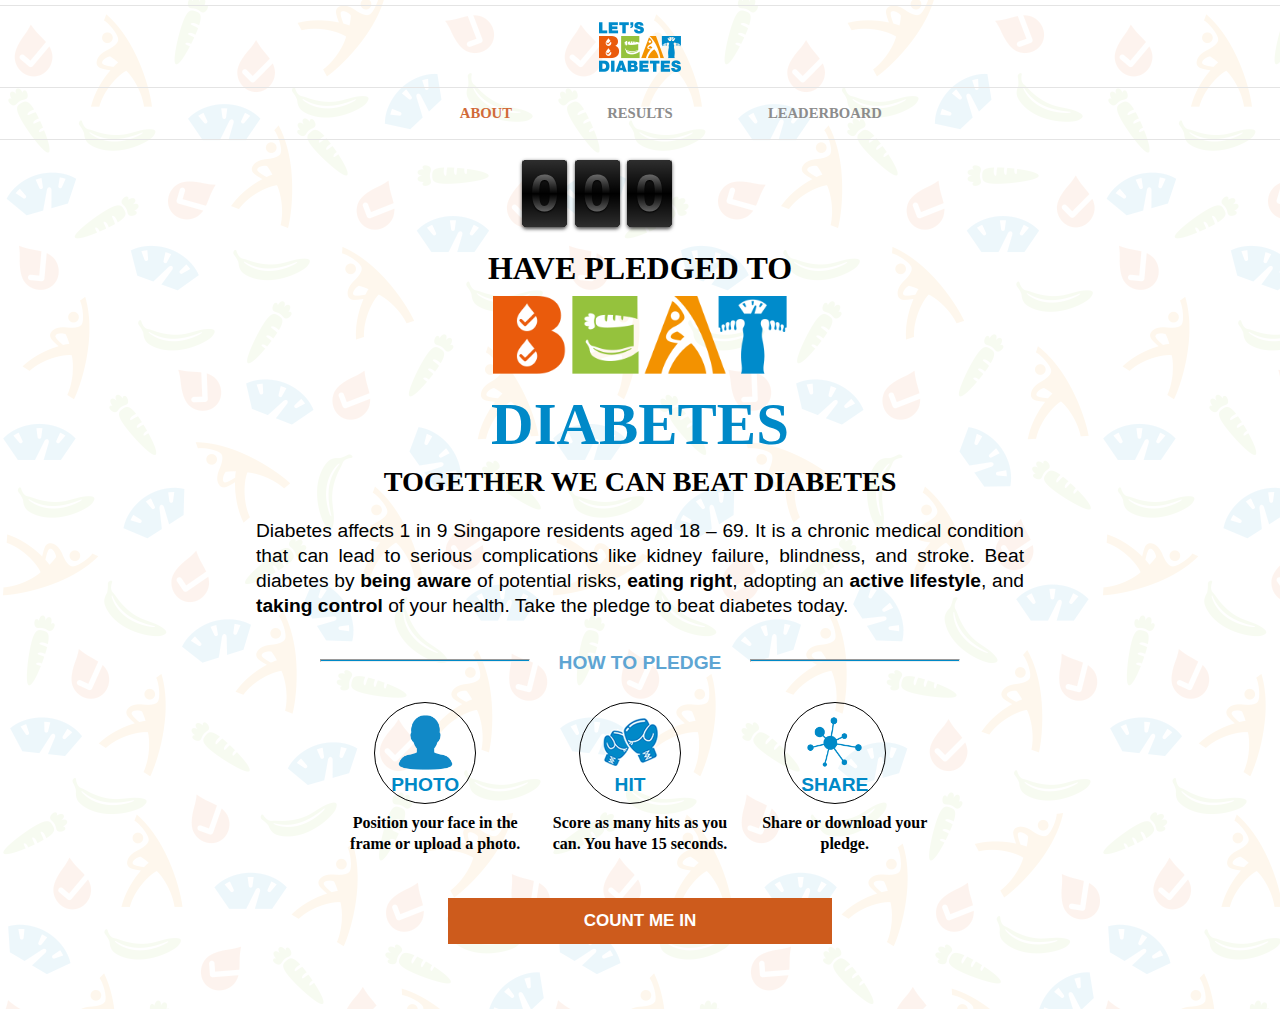
==== commit 433e5d72: "." ====
--- a/front_end/facebook_app/index.html
+++ b/front_end/facebook_app/index.html
@@ -182,7 +182,7 @@
 				<div
 					style="width: 60%; height: auto; float: left; text-align: center;">
 					<div style="width: 100%; height: auto; float: left;">
-						<p style="text-align: center;font-size:1.5vw;">Diabetes affects 1 in 9 Singapore residents aged 18 – 69. 
+						<p style="text-align: justify;font-size:1.5vw;">Diabetes affects 1 in 9 Singapore residents aged 18 – 69. 
 It is a chronic medical condition that can lead to serious complications like kidney failure, blindness, and stroke. Beat diabetes by <strong>being aware</strong> of potential risks, <strong>eating right</strong>, adopting an <strong>active lifestyle</strong>, and <strong>taking control</strong> 
 of your health. Take the pledge to beat diabetes today.
 						</p>
@@ -215,47 +215,47 @@
                     	<div style="width: 4%; height: 1px; float: left;"></div>
                         
                         <div style="width:28%;height:auto;float:left;">
-                            <div style="width:100px;height:100px;float:left;border:1px solid black;border-radius: 100%;">
-                                        <div style="width:100%;height:70%;float:left;text-align:center;">   
-                                              <img style="width: 30%;padding:20px;" src="images/person.png">               	
-                                        </div>
-                                        <div style="width:100%;height:30%;float:left;text-align:center;"> 
-                                            <span style="color:#0089c7;padding-bottom:5px;font-size:1vw;">PHOTO</span>                       	
-                                        </div>
+                            <div style="width:100px;height:100px;float:left;border:1px solid black;border-radius: 100%;margin: 0% 16%;">
+								<div style="width:100%;height:70%;float:left;text-align:center;">   
+									  <img style="width: 55%;padding: 12px;" src="images/person.png">               	
+								</div>
+								<div style="width:100%;height:30%;float:left;text-align:center;"> 
+									<span style="color:#0089c7;padding-bottom:5px;font-size:1.5vw;">PHOTO</span>                       	
+								</div>
                             </div>
                             
                         	<div style="width:100%;height:auto;float:left;text-align: center;padding-top: 5%;">
-                            	<span style="font-family:Times New Roman;">Position your face in the frame <strong>or</strong> upload a photo.</span>
+                            	<span style="font-family:Times New Roman;font-weight: lighter;">Position your face in the frame <strong>or</strong> upload a photo.</span>
                             </div>
                         </div>
                         
                         <div style="width: 4%; height: 1px; float: left;"></div>
                         <div style="width:28%;height:auto;float:left;">
-                            <div style="width:100px;height:100px;float:left;border:1px solid black;border-radius: 100%;">
+                            <div style="width:100px;height:100px;float:left;border:1px solid black;border-radius: 100%;margin: 0% 16%;">
                             	<div style="width:100%;height:70%;float:left;text-align:center;">   
-                            	      <img style="width: 30%;padding:20px;" src="images/punch.png">               	
+                            	      <img style="width: 55%;padding: 12px;" src="images/punch.png">               	
                         		</div>
                            		<div style="width:100%;height:30%;float:left;text-align:center;"> 
-                            		<span style="color:#0089c7;padding-bottom:5px;font-size:1vw;">HIT</span>                       	
+                            		<span style="color:#0089c7;padding-bottom:5px;font-size:1.5vw;">HIT</span>                       	
                         		</div>
                             </div>
                         	<div style="width:100%;height:auto;float:left;text-align: center;padding-top: 5%;">
-                            	<span style="font-family:Times New Roman;">Score as many hits as you can. You have 15 seconds.</span>
+                            	<span style="font-family:Times New Roman;font-weight: lighter;">Score as many hits as you can. You have <strong>15 seconds</strong>.</span>
                             </div>
                         </div>
                         
                         <div style="width: 4%; height: 1px; float: left;"></div>
                         <div style="width:28%;height:auto;float:left;">
-                            <div style="width:100px;height:100px;float:left;border:1px solid black;border-radius: 100%;">
+                            <div style="width:100px;height:100px;float:left;border:1px solid black;border-radius: 100%;margin: 0% 16%;">
                             	<div style="width:100%;height:70%;float:left;text-align:center;">   
-                            	      <img style="width: 30%;padding:20px;" src="images/share.png">               	
+                            	      <img style="width: 55%;padding: 12px;" src="images/share.png">               	
                         		</div>
                            		<div style="width:100%;height:30%;float:left;text-align:center;"> 
-                            		<span style="color:#0089c7;padding-bottom:5px;font-size:1vw;">SHARE</span>                       	
+                            		<span style="color:#0089c7;padding-bottom:5px;font-size:1.5vw;">SHARE</span>                       	
                         		</div>
                             </div>
                         	<div style="width:100%;height:auto;float:left;text-align: center;padding-top: 5%;">
-                            	<span style="font-family:Times New Roman;">Share or download your pledge.</span>
+                            	<span style="font-family:Times New Roman;font-weight: lighter;">Share or download your pledge.</span>
                             </div>
                         </div>
                         
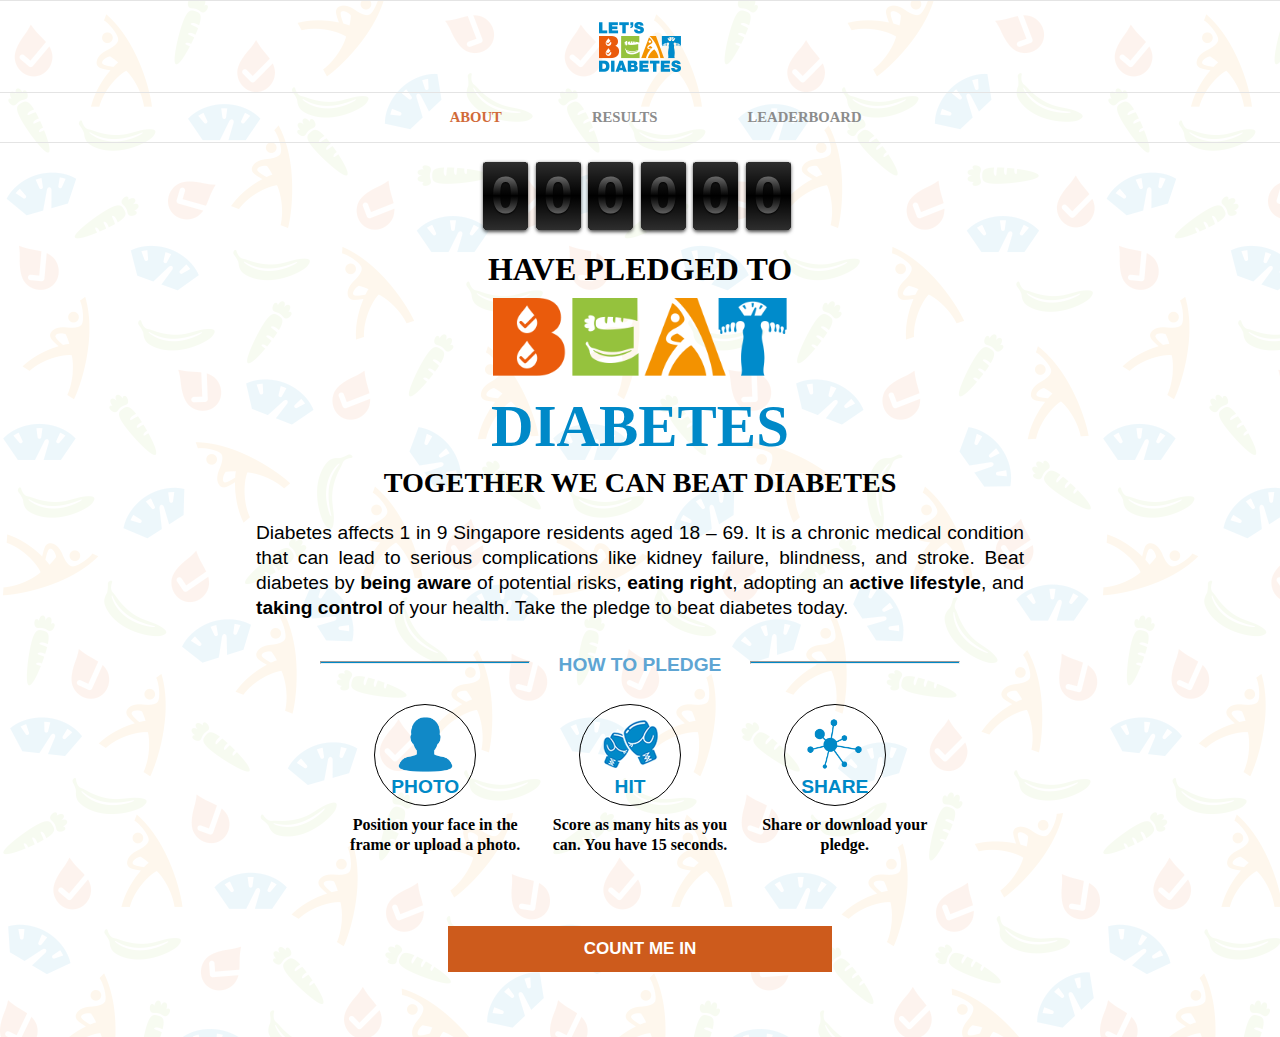
==== commit c59f6f4e: "220916" ====
--- a/front_end/facebook_app/index.html
+++ b/front_end/facebook_app/index.html
@@ -6,8 +6,11 @@
 <meta http-equiv="Content-Type" content="text/html; charset=utf-8" />
 <title>Facebook App</title>
 
-<link rel="stylesheet"
-	href="js/jqueryMobile/jquery.mobile-1.4.5.min.css" />
+<link rel="stylesheet" href="js/jqueryMobile/jquery.mobile-1.4.5.min.css" />
+<link rel="stylesheet" href="css/header.css" />
+<link rel="stylesheet" href="css/responsive_header.css" />
+<link rel="stylesheet" href="css/index_style.css" />
+<link rel="stylesheet" href="css/responsive_index.css" />
 <link rel="stylesheet" href="css/flipclock.css">
 
 <script src="js/url.js"></script>
@@ -16,6 +19,7 @@
 <script src="js/flipclock.min.js"></script>
 <script src="js/main.js"></script>
 <script src="js/facebook.js"></script>
+<script src="js/change_page.js"></script>
 
 <script type="text/javascript">
 	function addFBbuttonFunction() {
@@ -76,34 +80,30 @@
 			</div>-->
             
             <!--for logo-->
-            <div style="width:100%;height:5px;float:left;"></div>
-            <div style="width:100%;height:auto;float:left;text-align: center;/*border-bottom: 1px solid #e4e4e4;*/border-top: 1px solid #e4e4e4;">
-            	<img style="padding-top: 6px;" src="images/logo.png">
-            </div>
-            
-            <!--for header menu-->
-            <div style="width:100%;height:auto;float:left;border-top: 1px solid #e4e4e4;border-bottom: 1px solid #e4e4e4;padding-top: 15px;padding-bottom: 15px;">
-            	<div style="width:20%;height:1px;float:left;"></div>
-                <div style="width:60%;height:auto;float:left;">
-                	<div style="width:100%;height:auto;float:left;">
-                    	
-                        <div style="width:33.33%;height:auto;float:left;text-align: right;"><span style="font-size:11pt;color:#d16a39;font-family:OpenSans;"><strong>ABOUT</strong></span></div>
-                       
-                        <div style="width:33.33%;height:auto;float:left;text-align: center;"><span style="font-size:11pt;font-family:OpenSans;color:#8c8c8c"><strong>RESULTS</strong></span></div>
-                        
-                        <div style="width:33.33%;height:auto;float:left;text-align: left;"><span style="font-size:11pt;font-family:OpenSans;color:#8c8c8c"><strong>LEADERBOARD</strong></span></div>
-                        
-                    </div>
-                </div>
-                <div style="width:20%;height:1px;float:left;"></div>
-            </div>
-            
-
-		</div>
+			<div class="header_div">
+				<img src="images/logo.png" class="header_icon">
+			</div>
+			<!--for header menu-->
+			<div class="header_menu_div">
+				<div class="header_menu">
+					<div style="text-align: right;" class="menu_option activePage">
+						<strong onclick="openAbtPg();">ABOUT</strong>
+					</div>
+
+					<div style="text-align: center;" class="menu_option">
+						<strong>RESULTS</strong>
+					</div>
+
+					<div style="text-align: left;" class="menu_option_1">
+						<strong onclick="openLdrBrdPg();">LEADERBOARD</strong>
+					</div>
+				</div>
+			</div>
+        </div>
 
 
 		<div data-role="main">
-			<div style="width: 100%; height: auto; float: left;">
+			<div class="clock_cont_div">
 
 				<!--<div
 					style="width: 60%; height: auto; float: left; text-align: center; padding: 0% 20%;">
@@ -118,21 +118,15 @@
 					</div>
 				</div>-->
                 
-                <div style="width:20%;height:1px;float:left;"></div>
-                <div style="width:60%;height:auto;float:left;">
-                	<div style="width:100%;height:auto;float:left;">
-                        <div style="width:32%;height:1px;float:left;"></div>
-                        <div style="width:36%;height:auto;float:left;zoom: 75%;">
-                        	<div class="clock" style="margin: 2em;"></div>
-                        </div>                     	
-                        <div style="width:32%;height:1px;float:left;"></div> 
-                    </div>
-                </div>
-                <div style="width:20%;height:1px;float:left;"></div>
-
-			</div>
-
-			<div style="width:100%;height:auto;float:left;/*padding-top: 5px;*/">
+                <div class="clock_part">
+                    <div class="main_clock">
+                        <div class="clock styl_clock"></div>
+                    </div> 
+                </div>
+
+			</div>
+
+			<div style="width:100%;height:auto;float:left;/*padding-top: 5px;*/" class="have_div">
            		<div style="width:20%;height:1px;float:left;">             	       	
                 </div>
                 <div style="width:60%;height:auto;float:left;text-align: center;">                	
@@ -208,13 +202,13 @@
             </div>
             
             
-            <div style="width:100%;height:auto;float:left;padding-top: 2%;">
-            	<div style="width: 25%; height: 1px; float: left;"></div>
-                <div style="width: 50%; height: auto; float: left;">
-                	<div style="width:100%;height:auto;float:left;">
-                    	<div style="width: 4%; height: 1px; float: left;"></div>
-                        
-                        <div style="width:28%;height:auto;float:left;">
+            <div class="pledge_div">
+            	<!--<div style="width: 25%; height: 1px; float: left;"></div>
+                <div style="width: 50%; height: auto; float: left;">-->
+                	<div class="pledge_option_div">
+                    	<!--<div style="width: 4%; height: 1px; float: left;"></div>-->
+                        
+                        <div class="pledge_option_1">
                             <div style="width:100px;height:100px;float:left;border:1px solid black;border-radius: 100%;margin: 0% 16%;">
 								<div style="width:100%;height:70%;float:left;text-align:center;">   
 									  <img style="width: 55%;padding: 12px;" src="images/person.png">               	
@@ -229,8 +223,8 @@
                             </div>
                         </div>
                         
-                        <div style="width: 4%; height: 1px; float: left;"></div>
-                        <div style="width:28%;height:auto;float:left;">
+                        <!--<div style="width: 4%; height: 1px; float: left;"></div>-->
+                        <div class="pledge_option_2">
                             <div style="width:100px;height:100px;float:left;border:1px solid black;border-radius: 100%;margin: 0% 16%;">
                             	<div style="width:100%;height:70%;float:left;text-align:center;">   
                             	      <img style="width: 55%;padding: 12px;" src="images/punch.png">               	
@@ -244,8 +238,7 @@
                             </div>
                         </div>
                         
-                        <div style="width: 4%; height: 1px; float: left;"></div>
-                        <div style="width:28%;height:auto;float:left;">
+                        <div class="pledge_option_3">
                             <div style="width:100px;height:100px;float:left;border:1px solid black;border-radius: 100%;margin: 0% 16%;">
                             	<div style="width:100%;height:70%;float:left;text-align:center;">   
                             	      <img style="width: 55%;padding: 12px;" src="images/share.png">               	
@@ -262,8 +255,8 @@
                         <div style="width: 4%; height: 1px; float: left;"></div>                       
                         
                     </div>
-                </div>
-                <div style="width: 25%; height: 1px; float: left;"></div>
+                 <!--</div>
+               <div style="width: 25%; height: 1px; float: left;"></div>-->
             </div>
 
 
--- a/front_end/facebook_app/css/header.css
+++ b/front_end/facebook_app/css/header.css
@@ -0,0 +1,9 @@
+.header_div{ width: 100%; height: auto; float: left; text-align: center; border-top: 1px solid #e4e4e4; padding: 5px 0px;}
+.header_icon{ padding-top: 6px; }
+
+.header_menu_div{ width: 60%; height: auto; float: left; border-top: 1px solid #e4e4e4; border-bottom: 1px solid #e4e4e4; padding: 15px 20%;}
+.header_menu{width: 100%; float: left;}
+.menu_option{width: 32%; height: auto; float: left; font-size: 11pt; color: #8c8c8c; font-family: OpenSans;cursor: pointer;}
+.menu_option_1{width: 36%; height: auto; float: left; font-size: 11pt; color: #8c8c8c; font-family: OpenSans;cursor: pointer;}
+
+.activePage{color: #d16a39;}--- a/front_end/facebook_app/css/responsive_header.css
+++ b/front_end/facebook_app/css/responsive_header.css
@@ -0,0 +1,85 @@
+@media only screen and (min-width: 470px) and (max-width: 700px) {
+
+.menu_option{
+    font-size: 10pt;
+	width: 29%;
+}
+
+.menu_option_1{
+    font-size: 10pt;
+	width: 42%;
+}
+
+.header_menu_div{
+	padding: 15px 22% 15px 18%;
+}
+
+}
+
+
+@media only screen and (min-width: 400px) and (max-width: 469px) {
+
+.menu_option{
+    font-size: 9pt;
+	width: 30%;
+	letter-spacing:0.5px;
+}
+
+.menu_option_1{
+    font-size: 9pt;
+	width: 40%;
+	letter-spacing:0.5px;
+}
+
+.header_menu_div{
+	width: 68%;
+	padding: 15px 19% 15px 13%;
+}
+
+}
+
+
+@media only screen and (min-width: 320px) and (max-width: 399px) {
+
+
+.menu_option{
+    font-size: 8pt;
+	width: 28%;
+	letter-spacing:0.5px;
+}
+
+.menu_option_1{
+    font-size: 8pt;
+	width: 44%;
+	letter-spacing:0.5px;
+}
+
+.header_menu_div{
+	width: 80%;
+	padding: 15px 10%;
+}
+
+}
+
+
+@media only screen and (min-width: 200px) and (max-width: 319px) {
+
+
+.menu_option{
+    font-size: 6.5pt;
+	width: 26%;
+	letter-spacing:0.7px;
+}
+
+.menu_option_1{
+    font-size: 6.5pt;
+	width: 48%;
+	letter-spacing:0.7px;
+}
+
+.header_menu_div{
+	width: 80%;
+	padding: 15px 10%;
+}
+
+}--- a/front_end/facebook_app/css/index_style.css
+++ b/front_end/facebook_app/css/index_style.css
@@ -0,0 +1,8 @@
+.clock_cont_div{ width: 60%; float: left; padding: 0% 20%;}
+.clock_part{width:44%;float:left;padding: 0% 28%;}
+.main_clock{width:100%;float:left;zoom: 75%;margin: 10px 0px;}
+.pledge_div{width:50%;float:left;padding: 2% 25%;}
+.pledge_option_div{width:100%;float:left;}
+.pledge_option_1{width:28%;float:left;margin-left:4%; margin-right:2%;}
+.pledge_option_2{width:28%;float:left;margin-left:2%; margin-right:2%;}
+.pledge_option_3{width:28%;float:left;margin-left:2%; margin-right:4%;}--- a/front_end/facebook_app/css/responsive_index.css
+++ b/front_end/facebook_app/css/responsive_index.css
@@ -0,0 +1,391 @@
+@media only screen and (min-width: 250px) and (max-width: 290px) {
+
+.clock_cont_div {
+	width: 98%;
+    padding: 0% 1%;
+}
+
+.clock_part{
+	width: 98%;
+    padding: 0% 1%;
+}
+
+.flip{
+    width: 10% !important;
+}
+
+.inn{
+	font-size: 40px !important;
+}
+
+.main_clock{
+    width: 93%;
+    padding: 0% 3.5%;
+}
+
+.styl_clock{
+	margin: 0px !important; 
+	padding: 0% 0% !important;
+}
+
+.clock{
+	width: 100% !important;
+}
+
+}
+
+
+@media only screen and (min-width: 291px) and (max-width: 330px) {
+
+.clock_cont_div {
+	width: 98%;
+    padding: 0% 1%;
+}
+
+.clock_part{
+	width: 98%;
+    padding: 0% 1%;
+}
+
+.flip{
+    width: 10% !important;
+}
+
+.inn{
+	font-size: 40px !important;
+}
+
+.main_clock{
+    width: 93%;
+    padding: 0% 3.5%;
+}
+
+.styl_clock{
+    margin: 0px !important;
+    padding: 0% 4% !important;
+}
+
+.clock{
+	width: 92% !important;
+}
+
+}
+
+
+
+@media only screen and (min-width: 331px) and (max-width: 369px) {
+
+.clock_cont_div {
+    width: 86%;
+    padding: 0% 7%;
+}
+
+.clock_part{
+	width: 98%;
+    padding: 0% 1%;
+}
+
+.flip{
+    width: 10% !important;
+}
+
+.inn{
+	font-size: 40px !important;
+}
+
+.main_clock{
+    width: 93%;
+    padding: 0% 3.5%;
+}
+
+.styl_clock{
+    margin: 0px !important;
+    padding: 0% 4% !important;
+}
+
+.clock{
+	width: 92% !important;
+}
+
+}
+
+@media only screen and (min-width: 370px) and (max-width: 400px) {
+
+.clock_cont_div {
+    width: 80%;
+    padding: 0% 10%;
+}
+
+.clock_part{
+	width: 94%;
+    padding: 0% 5%;
+}
+
+.flip{
+    width: 10% !important;
+}
+
+.inn{
+	font-size: 40px !important;
+}
+
+.main_clock{
+    width: 93%;
+    padding: 0% 3.5%;
+}
+
+.styl_clock{
+    margin: 0px !important;
+    padding: 0% 4% !important;
+}
+
+.clock{
+	width: 92% !important;
+}
+
+}
+
+
+@media only screen and (min-width: 401px) and (max-width: 500px) {
+
+.clock_cont_div {
+    width: 80%;
+    padding: 0% 10%;
+}
+
+.clock_part{
+	width: 94%;
+    padding: 0% 5%;
+}
+
+.flip{
+    width: 13% !important;
+}
+
+.inn{
+	font-size: 47px !important;
+}
+
+.main_clock{
+    width: 93%;
+    padding: 0% 3.5%;
+}
+
+.styl_clock{
+    margin: 0px !important;
+    padding: 0% 4% !important;
+}
+
+.clock{
+	width: 92% !important;
+}
+
+}
+
+@media only screen and (min-width: 501px) and (max-width: 630px) {
+
+.clock_cont_div {
+    width: 70%;
+    padding: 0% 14% 0% 16%;
+}
+
+.clock_part{
+	width: 90%;
+    padding: 0% 5%;
+}
+
+.flip{
+    width: 13% !important;
+}
+
+.inn{
+	font-size: 55px !important;
+}
+
+.main_clock{
+    width: 93%;
+    padding: 0% 3.5%;
+}
+
+.styl_clock{
+    margin: 0px !important;
+    padding: 0% 4% !important;
+}
+
+.clock{
+	width: 92% !important;
+}
+
+}
+
+@media only screen and (min-width: 631px) and (max-width: 700px) {
+
+.clock_cont_div {
+    width: 70%;
+    padding: 0% 12% 0% 18%;
+}
+
+.clock_part{
+	width: 90%;
+    padding: 0% 5%;
+}
+
+
+.main_clock{
+    width: 93%;
+    padding: 0% 3.5%;
+}
+
+.styl_clock{
+    margin: 0px !important;
+    padding: 0% 4% !important;
+}
+
+.clock{
+	width: 92% !important;
+}
+
+}
+
+@media only screen and (min-width: 701px) and (max-width: 800px) {
+
+.clock_cont_div {
+    width: 70%;
+    padding: 0% 9% 0% 21%;
+}
+
+.clock_part{
+	width: 90%;
+    padding: 0% 5%;
+}
+
+.main_clock{
+    width: 93%;
+    padding: 0% 3.5%;
+}
+
+.styl_clock{
+    margin: 0px !important;
+    padding: 0% 4% !important;
+}
+
+.clock{
+	width: 92% !important;
+}
+
+}
+
+@media only screen and (min-width: 801px) and (max-width: 900px) {
+
+.clock_cont_div {
+    width: 70%;
+    padding: 0% 6.5% 0% 23.5%;
+}
+
+.clock_part{
+	width: 90%;
+    padding: 0% 5%;
+}
+
+.main_clock{
+    width: 93%;
+    padding: 0% 3.5%;
+}
+
+.styl_clock{
+    margin: 0px !important;
+    padding: 0% 4% !important;
+}
+
+.clock{
+	width: 92% !important;
+}
+
+}
+
+
+@media only screen and (min-width: 901px) and (max-width: 1000px) {
+
+.clock_cont_div {
+	width: 70%;
+    padding: 0% 5% 0% 25%;
+}
+
+.clock_part{
+	width: 90%;
+    padding: 0% 5%;
+}
+
+.main_clock{
+    width: 93%;
+    padding: 0% 3.5%;
+}
+
+.styl_clock{
+    margin: 0px !important;
+    padding: 0% 4% !important;
+}
+
+.clock{
+	width: 92% !important;
+}
+
+}
+
+@media only screen and (min-width: 1001px) and (max-width: 1100px) {
+
+.clock_cont_div {
+	width: 70%;
+    padding: 0% 3.5% 0% 26.5%;
+}
+
+.clock_part{
+	width: 90%;
+    padding: 0% 5%;
+}
+
+.main_clock{
+    width: 93%;
+    padding: 0% 3.5%;
+}
+
+.styl_clock{
+    margin: 0px !important;
+    padding: 0% 4% !important;
+}
+
+.clock{
+	width: 92% !important;
+}
+
+}
+
+@media only screen and (min-width: 1101px) and (max-width: 1210px) {
+
+.clock_cont_div {
+    width: 60%;
+    padding: 0% 11% 0% 29%;
+}
+
+.clock_part{
+	width: 90%;
+    padding: 0% 5%;
+}
+
+.main_clock{
+    width: 93%;
+    padding: 0% 3.5%;
+}
+
+.styl_clock{
+    margin: 0px !important;
+    padding: 0% 4% !important;
+}
+
+.clock{
+	width: 92% !important;
+}
+
+}
+
+
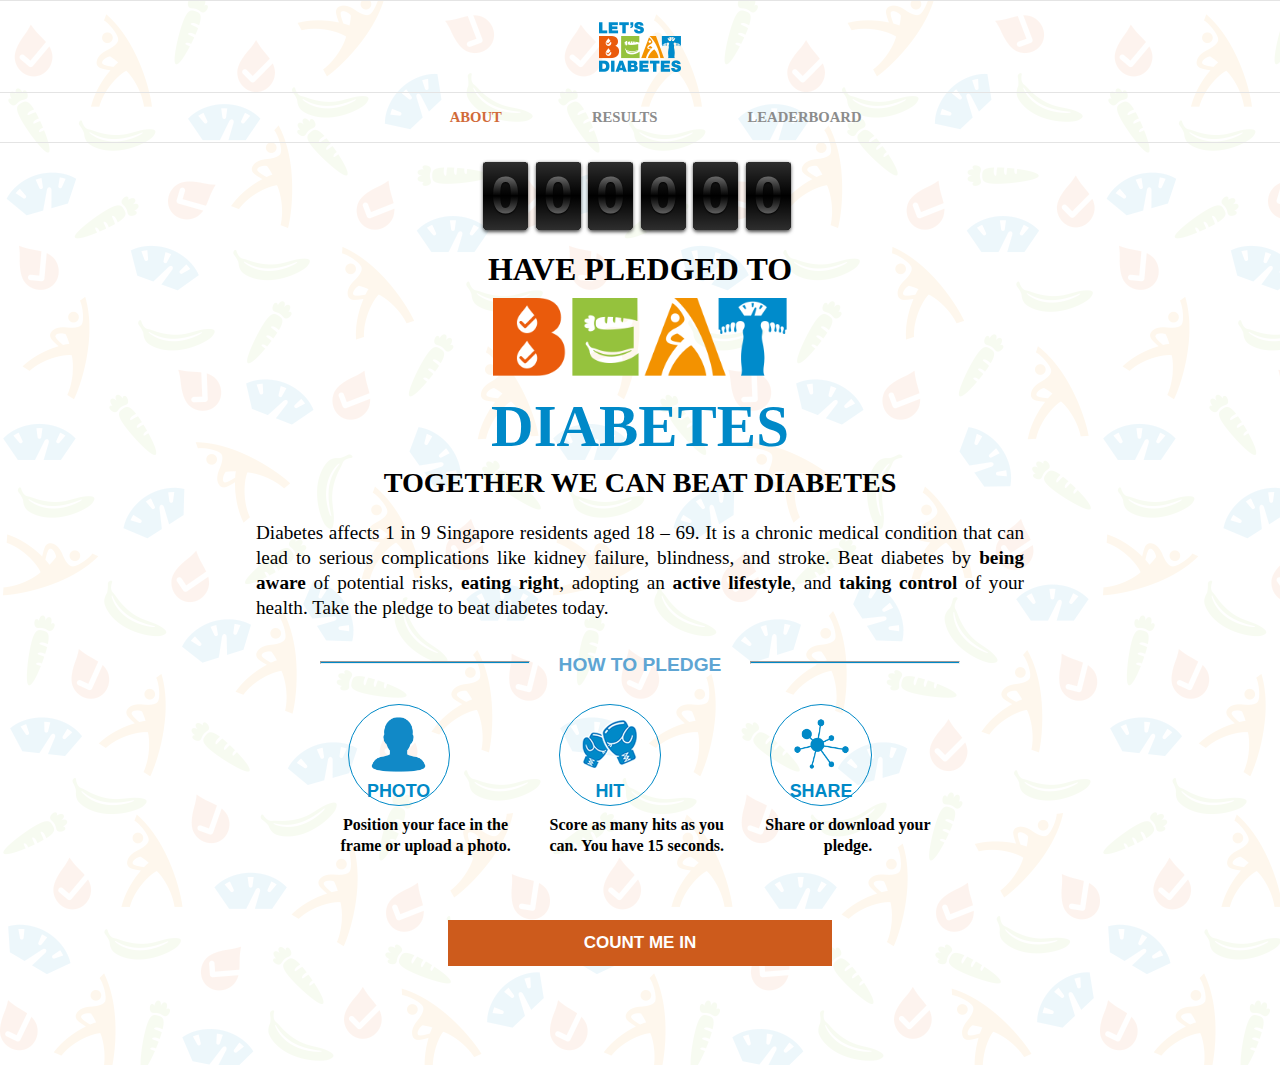
==== commit 3c6d0cf1: "24092016" ====
--- a/front_end/facebook_app/index.html
+++ b/front_end/facebook_app/index.html
@@ -26,7 +26,21 @@
 		if (status != "connected") {
 			FB.login();
 		} else {
-			window.location = "select_image.php";
+			$.ajax({
+				url : serverURL2 + "php/v1/frame_images",					
+				dataType : "json",
+				success : function(data3) {
+					if (data3.error) {
+						console.error('Error in fetching frame images.');
+					} else {
+						window.localStorage.setItem("frame1", data3.frame1);
+						window.localStorage.setItem("frame2", data3.frame2);
+						window.localStorage.setItem("frame3", data3.frame3);
+						window.localStorage.setItem("frame4", data3.frame4);
+						window.location = "select_image.php";
+					}
+				}
+			});			
 		}
 	}
 </script>
@@ -91,7 +105,7 @@
 					</div>
 
 					<div style="text-align: center;" class="menu_option">
-						<strong>RESULTS</strong>
+						<strong onclick="openResultPg();">RESULTS</strong>
 					</div>
 
 					<div style="text-align: left;" class="menu_option_1">
@@ -176,7 +190,7 @@
 				<div
 					style="width: 60%; height: auto; float: left; text-align: center;">
 					<div style="width: 100%; height: auto; float: left;">
-						<p style="text-align: justify;font-size:1.5vw;">Diabetes affects 1 in 9 Singapore residents aged 18 – 69. 
+						<p style="text-align: justify;font-size:1.5vw;font-family:OpenSans;">Diabetes affects 1 in 9 Singapore residents aged 18 – 69. 
 It is a chronic medical condition that can lead to serious complications like kidney failure, blindness, and stroke. Beat diabetes by <strong>being aware</strong> of potential risks, <strong>eating right</strong>, adopting an <strong>active lifestyle</strong>, and <strong>taking control</strong> 
 of your health. Take the pledge to beat diabetes today.
 						</p>
@@ -209,50 +223,50 @@
                     	<!--<div style="width: 4%; height: 1px; float: left;"></div>-->
                         
                         <div class="pledge_option_1">
-                            <div style="width:100px;height:100px;float:left;border:1px solid black;border-radius: 100%;margin: 0% 16%;">
-								<div style="width:100%;height:70%;float:left;text-align:center;">   
-									  <img style="width: 55%;padding: 12px;" src="images/person.png">               	
+                            <div class="pledge_option_img_div">
+								<div class="pledge_option_img_part">   
+									  <img src="images/person.png" class="pledge_option_img" />               	
 								</div>
-								<div style="width:100%;height:30%;float:left;text-align:center;"> 
-									<span style="color:#0089c7;padding-bottom:5px;font-size:1.5vw;">PHOTO</span>                       	
+								<div class="pledge_option_tag"> 
+									PHOTO                     	
 								</div>
                             </div>
                             
-                        	<div style="width:100%;height:auto;float:left;text-align: center;padding-top: 5%;">
-                            	<span style="font-family:Times New Roman;font-weight: lighter;">Position your face in the frame <strong>or</strong> upload a photo.</span>
+                        	<div class="pledge_option_desc">
+                            	Position your face in the frame <strong>or</strong> upload a photo.
                             </div>
                         </div>
                         
                         <!--<div style="width: 4%; height: 1px; float: left;"></div>-->
                         <div class="pledge_option_2">
-                            <div style="width:100px;height:100px;float:left;border:1px solid black;border-radius: 100%;margin: 0% 16%;">
-                            	<div style="width:100%;height:70%;float:left;text-align:center;">   
-                            	      <img style="width: 55%;padding: 12px;" src="images/punch.png">               	
+                            <div class="pledge_option_img_div">
+                            	<div class="pledge_option_img_part">   
+                            	      <img src="images/punch.png" class="pledge_option_img" />               	
                         		</div>
-                           		<div style="width:100%;height:30%;float:left;text-align:center;"> 
-                            		<span style="color:#0089c7;padding-bottom:5px;font-size:1.5vw;">HIT</span>                       	
+                           		<div class="pledge_option_tag"> 
+                            		HIT                     	
                         		</div>
                             </div>
-                        	<div style="width:100%;height:auto;float:left;text-align: center;padding-top: 5%;">
-                            	<span style="font-family:Times New Roman;font-weight: lighter;">Score as many hits as you can. You have <strong>15 seconds</strong>.</span>
+                        	<div class="pledge_option_desc">
+                            	Score as many hits as you can. You have <strong>15 seconds</strong>.
                             </div>
                         </div>
                         
                         <div class="pledge_option_3">
-                            <div style="width:100px;height:100px;float:left;border:1px solid black;border-radius: 100%;margin: 0% 16%;">
-                            	<div style="width:100%;height:70%;float:left;text-align:center;">   
-                            	      <img style="width: 55%;padding: 12px;" src="images/share.png">               	
+                            <div class="pledge_option_img_div">
+                            	<div class="pledge_option_img_part">   
+                            	      <img src="images/share.png"  class="pledge_option_img" >               	
                         		</div>
-                           		<div style="width:100%;height:30%;float:left;text-align:center;"> 
-                            		<span style="color:#0089c7;padding-bottom:5px;font-size:1.5vw;">SHARE</span>                       	
+                           		<div class="pledge_option_tag"> 
+                            		SHARE                      	
                         		</div>
                             </div>
-                        	<div style="width:100%;height:auto;float:left;text-align: center;padding-top: 5%;">
-                            	<span style="font-family:Times New Roman;font-weight: lighter;">Share or download your pledge.</span>
+                        	<div class="pledge_option_desc">
+                            	Share or download your pledge.
                             </div>
                         </div>
                         
-                        <div style="width: 4%; height: 1px; float: left;"></div>                       
+                        <!--<div style="width: 4%; height: 1px; float: left;"></div> -->                      
                         
                     </div>
                  <!--</div>
@@ -260,25 +274,20 @@
             </div>
 
 
-			<div style="width: 100%; height: auto; float: left;
-    padding-top: 3%;">
-				<div style="width: 35%; height: 1px; float: left;"></div>
-				<div
-					style="width: 30%; height: auto; float: left; text-align: center;">
-					<div style="width: 100%; height: auto; float: left;">
-						<span style="width: 100%; height: 5px; float: left;"></span>
-
-						<button
-							style="width: 100%; height: auto; float: left; background-color: #cd5b1c; color: white;"
-							type="button" onclick="addFBbuttonFunction();">COUNT ME
-							IN</button>
+			<div class="button_div">
+				<!--<div style="width: 35%; height: 1px; float: left;"></div>
+				<div style="width: 30%; height: auto; float: left; text-align: center;">-->
+					<div style="" class="button_part">
+						<!--<span style="width: 100%; height: 5px; float: left;"></span>-->
+
+						<button class="btn_cls" type="button" onclick="addFBbuttonFunction();">COUNT ME IN</button>
 
 						<!-- <div id="FBbutton">
 							<fb:login-button size="large" scope="public_profile,email"
 								onlogin="checkLoginState();">COUNT ME IN</fb:login-button>
 						</div> -->
 
-						<span style="width: 100%; height: 5px; float: left;"></span>
+						<!--<span style="width: 100%; height: 5px; float: left;"></span>-->
 					</div>
 
 					<!-- <div
@@ -290,8 +299,8 @@
 						<span style="width: 100%; height: 5px; float: left;"></span>
 					</div> -->
 
-				</div>
-				<div style="width: 35%; height: 1px; float: left;"></div>
+				<!--</div>
+				<div style="width: 35%; height: 1px; float: left;"></div>-->
 			</div>
 
 			<div style="width: 35%; height: 60px; float: left;"></div>
--- a/front_end/facebook_app/css/index_style.css
+++ b/front_end/facebook_app/css/index_style.css
@@ -3,6 +3,14 @@
 .main_clock{width:100%;float:left;zoom: 75%;margin: 10px 0px;}
 .pledge_div{width:50%;float:left;padding: 2% 25%;}
 .pledge_option_div{width:100%;float:left;}
-.pledge_option_1{width:28%;float:left;margin-left:4%; margin-right:2%;}
-.pledge_option_2{width:28%;float:left;margin-left:2%; margin-right:2%;}
-.pledge_option_3{width:28%;float:left;margin-left:2%; margin-right:4%;}+.pledge_option_1{width:29%;float:left;margin-left:2%; margin-right:2%;}
+.pledge_option_2{width:29%;float:left;margin-left:2%; margin-right:2%;}
+.pledge_option_3{width:29%;float:left;margin-left:2%; margin-right:2%;}
+.pledge_option_img_div{width:100px;height:100px;float:left;border:1px solid #0089c7;border-radius: 100%;margin: 0% 8%;}
+.pledge_option_img_part{width:100%;height:70%;float:left;text-align:center;}
+.pledge_option_img{width: 55%;padding: 12px;}
+.pledge_option_tag{width:100%;height:30%;float:left;text-align:center;color:#0089c7;padding-top: 5px;font-size: 1.4vw;}
+.pledge_option_desc{width:100%;height:auto;float:left;text-align: center;padding-top: 5%;font-family:OpenSans;font-weight: lighter;}
+.button_div{width: 30%; height: auto; float: left; padding: 3% 35%;}
+.button_part{width: 100%; height: auto; float: left;}
+.btn_cls{width: 100%; float: left; background-color: #cd5b1c; color: white; border: none;}--- a/front_end/facebook_app/css/responsive_index.css
+++ b/front_end/facebook_app/css/responsive_index.css
@@ -273,6 +273,10 @@
 	width: 92% !important;
 }
 
+.pledge_option_img_div{
+	margin: 0% 0%;
+}
+
 }
 
 @media only screen and (min-width: 801px) and (max-width: 900px) {
